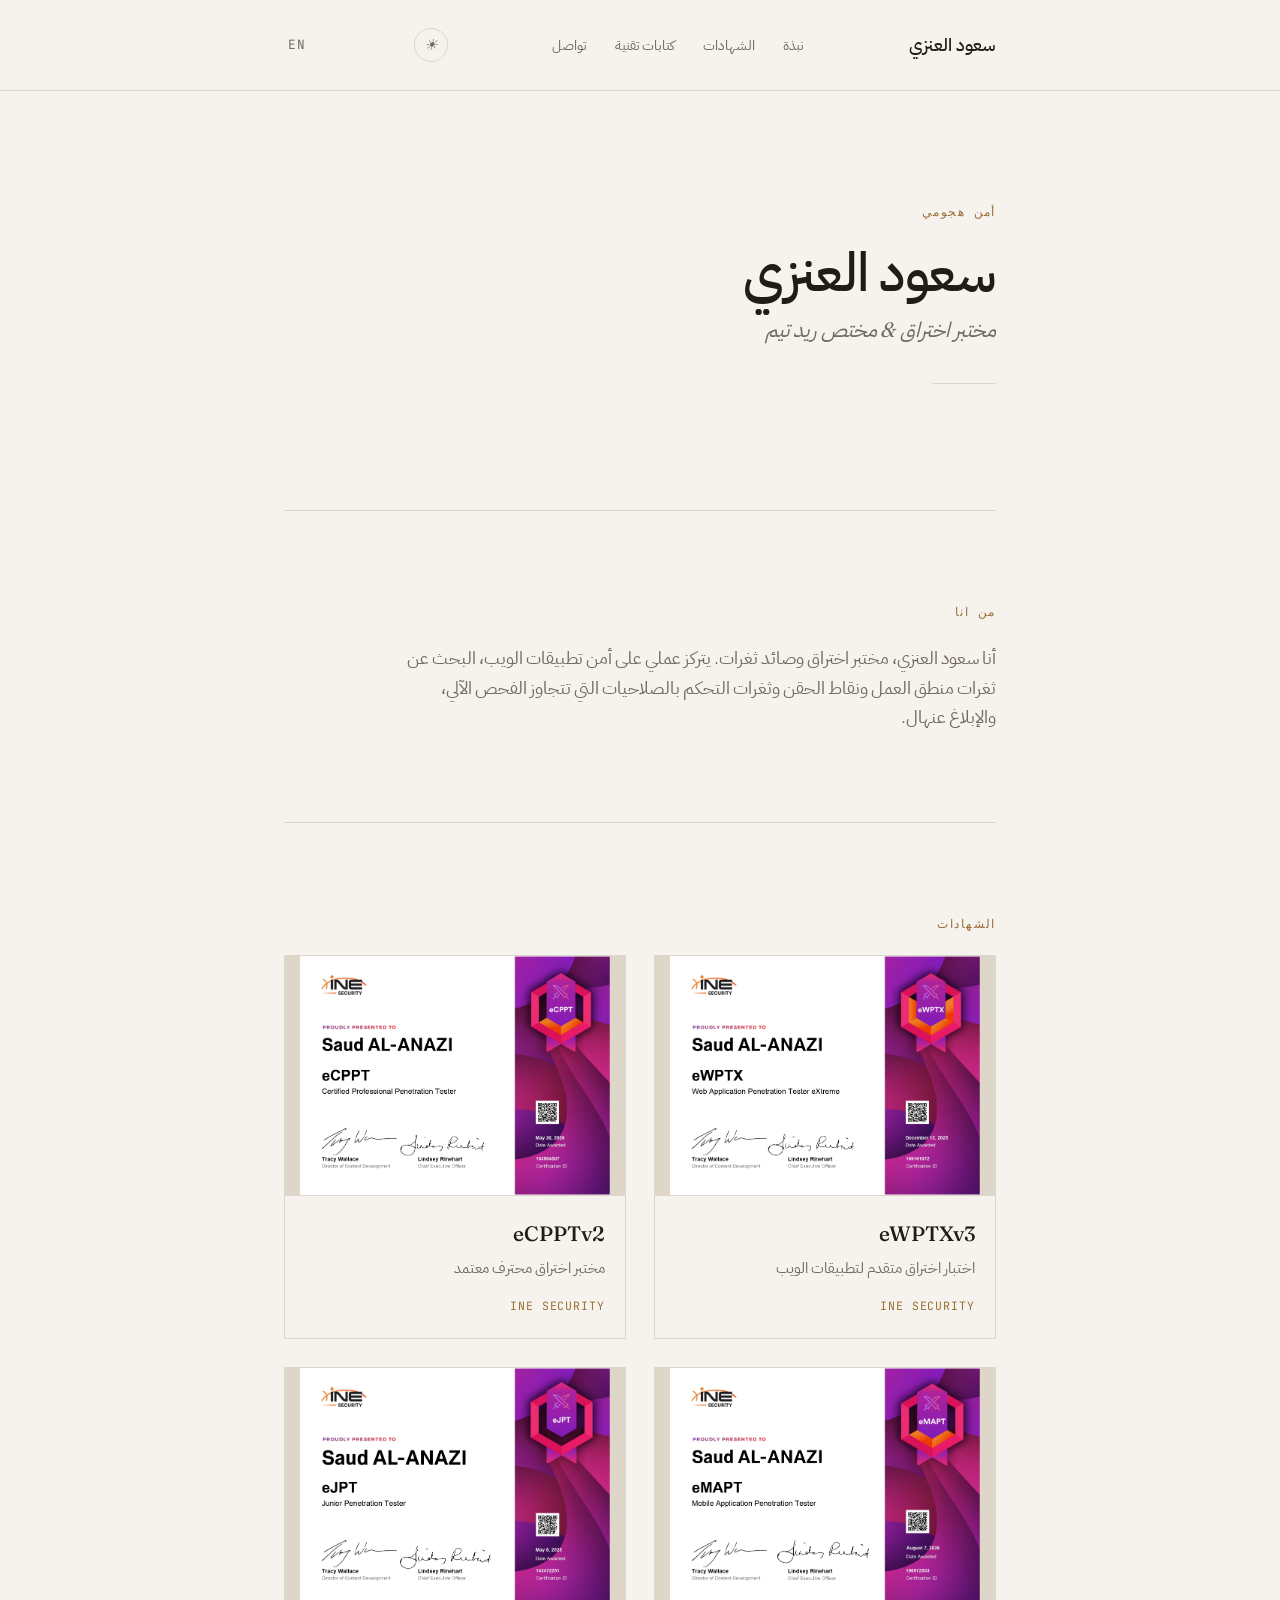
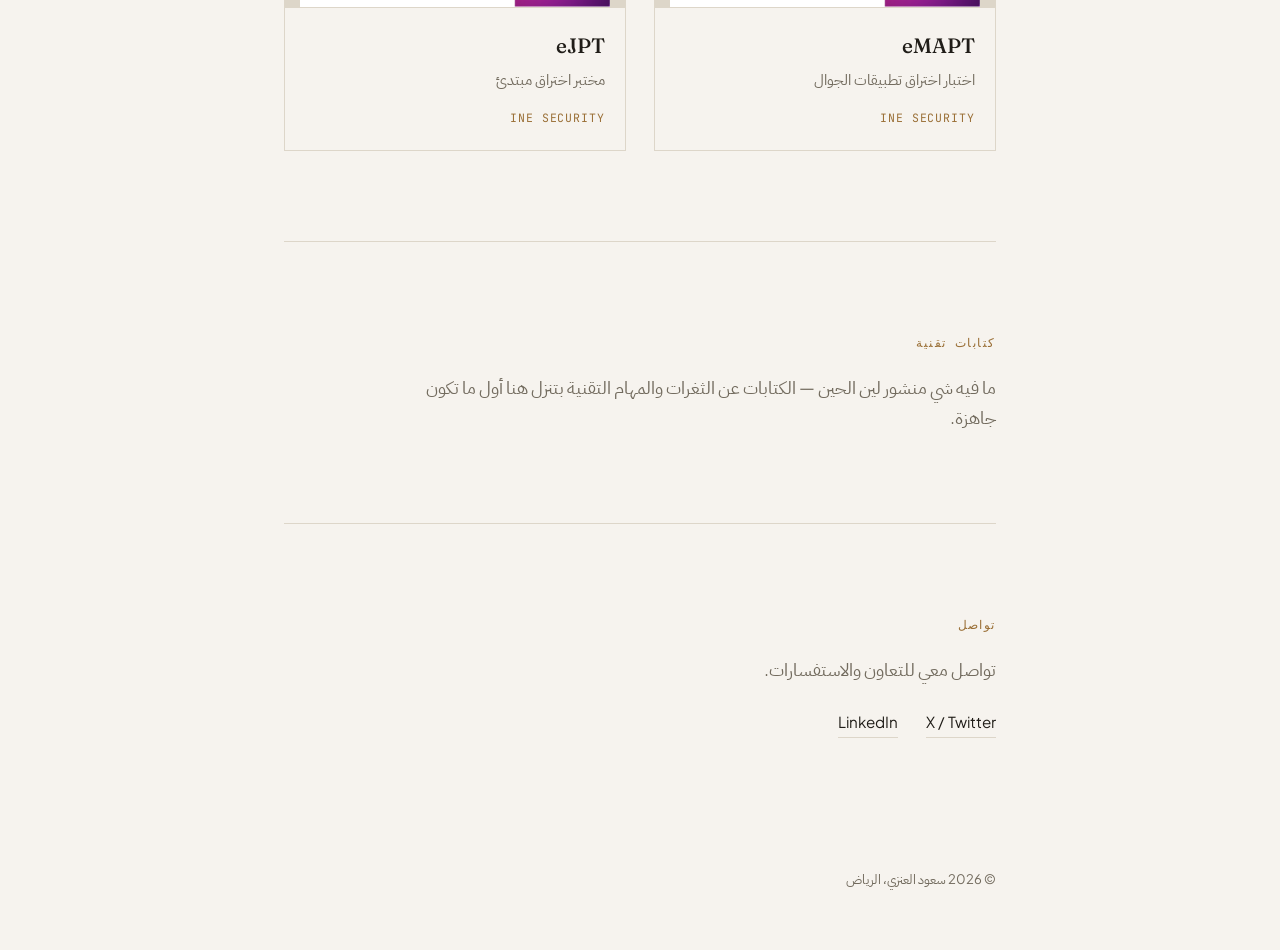
==== ar.html @ 26b323bd "Add initial Arabic HTML structure for personal site This file contains the complete HTML structure f" ====
<!DOCTYPE html>
<html lang="ar" dir="rtl">
<head>
    <meta charset="UTF-8">
    <meta name="viewport" content="width=device-width, initial-scale=1.0">
    <title>سعود العنزي</title>
    <link rel="preconnect" href="https://fonts.googleapis.com">
    <link rel="preconnect" href="https://fonts.gstatic.com" crossorigin>
    <link href="https://fonts.googleapis.com/css2?family=Fraunces:opsz,wght@9..144,300;9..144,400;9..144,500;9..144,600&family=Plus+Jakarta+Sans:wght@400;500;600&family=JetBrains+Mono:wght@400;500&family=IBM+Plex+Sans+Arabic:wght@400;500;600&display=swap" rel="stylesheet">
    <link rel="stylesheet" href="style.css">
    <script>
        (function () {
            var stored = localStorage.getItem('theme');
            var prefersLight = window.matchMedia && window.matchMedia('(prefers-color-scheme: light)').matches;
            if (stored === 'light' || (!stored && prefersLight)) {
                document.documentElement.setAttribute('data-theme', 'light');
            }
        })();
    </script>
</head>
<body>

    <!-- Navbar -->
    <header class="navbar">
        <div class="navbar-inner">
            <a href="#top" class="brand">سعود العنزي</a>
            <nav class="nav-links">
                <a href="#whoami">نبذة</a>
                <a href="#certs">الشهادات</a>
                <a href="#writeups">كتابات تقنية</a>
                <a href="#connect">تواصل</a>
            </nav>
            <button class="theme-toggle" id="themeToggle" aria-label="تبديل الوضع الفاتح والداكن">
                <i class="icon-moon">&#9789;</i>
                <i class="icon-sun">&#9728;</i>
            </button>
            <a href="index.html" class="lang-switch">EN</a>
        </div>
    </header>

    <!-- Hero -->
    <section class="hero" id="top">
        <div class="hero-content">
            <p class="kicker">أمن هجومي</p>
            <h1 class="hero-title">سعود العنزي</h1>
            <p class="hero-role">مختبر اختراق & مختص ريد تيم</p>
            <hr class="rule">
        </div>
    </section>

    <div class="container">

        <!-- 1) About / whoami -->
        <section class="section" id="whoami">
            <p class="kicker">من انا</p>
            <p class="about-text">أنا سعود العنزي، مختبر اختراق وصائد ثغرات. يتركز عملي على أمن تطبيقات الويب، البحث عن ثغرات منطق العمل ونقاط الحقن وثغرات التحكم بالصلاحيات التي تتجاوز الفحص الآلي، والإبلاغ عنهال.</p>
        </section>

        <!-- 2) Certifications -->
        <section class="section" id="certs">
            <p class="kicker">الشهادات</p>
            <div class="cert-grid">
                <a href="Cert/eWPTXv3.pdf" target="_blank" class="cert-card">
                    <div class="cert-image">
                        <img src="Cert/eWPTXv3_page-0001.jpg" alt="شهادة eWPTXv3">
                    </div>
                    <div class="cert-card-text">
                        <h3>eWPTXv3</h3>
                        <p>اختبار اختراق متقدم لتطبيقات الويب</p>
                        <span class="cert-issuer">INE Security</span>
                    </div>
                </a>
                <a href="Cert/eCPPT.pdf" target="_blank" class="cert-card">
                    <div class="cert-image">
                        <img src="Cert/eCPPT_page-0001.jpg" alt="شهادة eCPPT">
                    </div>
                    <div class="cert-card-text">
                        <h3>eCPPTv2</h3>
                        <p>مختبر اختراق محترف معتمد</p>
                        <span class="cert-issuer">INE Security</span>
                    </div>
                </a>
                <a href="Cert/eMAPT.pdf" target="_blank" class="cert-card">
                    <div class="cert-image">
                        <img src="Cert/eMAPT_page-0001.jpg" alt="شهادة eMAPT">
                    </div>
                    <div class="cert-card-text">
                        <h3>eMAPT</h3>
                        <p>اختبار اختراق تطبيقات الجوال</p>
                        <span class="cert-issuer">INE Security</span>
                    </div>
                </a>
                <a href="Cert/eJPT.pdf" target="_blank" class="cert-card">
                    <div class="cert-image">
                        <img src="Cert/eJPT_page-0001.jpg" alt="شهادة eJPT">
                    </div>
                    <div class="cert-card-text">
                        <h3>eJPT</h3>
                        <p>مختبر اختراق مبتدئ</p>
                        <span class="cert-issuer">INE Security</span>
                    </div>
                </a>
            </div>
        </section>

        <!-- 3) Write-ups -->
        <section class="section" id="writeups">
            <p class="kicker">كتابات تقنية</p>
            <p class="about-text">ما فيه شي منشور لين الحين — الكتابات عن الثغرات والمهام التقنية بتنزل هنا أول ما تكون جاهزة.</p>
        </section>

        <!-- 4) Connect -->
        <section class="section connect" id="connect">
            <p class="kicker">تواصل</p>
            <p class="about-text">تواصل معي للتعاون والاستفسارات.</p>
            <div class="connect-links">
                <a href="https://twitter.com/reouii" target="_blank">X / Twitter</a>
                <a href="https://linkedin.com/in/0xSaud" target="_blank">LinkedIn</a>
            </div>
        </section>

        <footer>
            <p class="copy">&copy; 2026 سعود العنزي، الرياض</p>
        </footer>
    </div>
    <script src="script.js"></script>
</body>
</html>
---- style.css ----
:root {
    --bg: #121110;
    --text: #ece8e2;
    --text-muted: #8f897d;
    --accent: #b8905a;
    --border: #29271f;
    --font-display: 'Fraunces', 'IBM Plex Sans Arabic', Georgia, serif;
    --font-body: 'Plus Jakarta Sans', 'IBM Plex Sans Arabic', system-ui, -apple-system, sans-serif;
    --font-mono: 'JetBrains Mono', 'Courier New', monospace;
}

:root[data-theme="light"] {
    --bg: #f6f3ee;
    --text: #201d18;
    --text-muted: #726b5e;
    --accent: #9a6f36;
    --border: #ddd6c9;
}

body {
    transition: background-color 0.25s ease, color 0.25s ease;
}

* {
    margin: 0;
    padding: 0;
    box-sizing: border-box;
}

html {
    scroll-behavior: smooth;
}

body {
    background-color: var(--bg);
    color: var(--text);
    font-family: var(--font-body);
    font-size: 16px;
    line-height: 1.7;
}

.container {
    max-width: 760px;
    width: 100%;
    margin: 0 auto;
    padding: 0 24px;
}

/* Navbar */
.navbar {
    border-bottom: 1px solid var(--border);
}

.navbar-inner {
    max-width: 760px;
    margin: 0 auto;
    padding: 28px 24px;
    display: flex;
    align-items: center;
    justify-content: space-between;
    gap: 20px;
}

.brand {
    font-family: var(--font-display);
    font-size: 1.15rem;
    font-weight: 500;
    color: var(--text);
    text-decoration: none;
}

.nav-links {
    display: flex;
    align-items: center;
    gap: 28px;
}

.nav-links a {
    color: var(--text-muted);
    text-decoration: none;
    font-size: 0.88rem;
    transition: color 0.2s ease;
}

.nav-links a:hover {
    color: var(--accent);
}

.theme-toggle {
    display: inline-flex;
    align-items: center;
    justify-content: center;
    width: 34px;
    height: 34px;
    border-radius: 50%;
    border: 1px solid var(--border);
    background: transparent;
    color: var(--text-muted);
    cursor: pointer;
    font-size: 0.95rem;
    transition: color 0.2s ease, border-color 0.2s ease;
}

.theme-toggle:hover {
    color: var(--accent);
    border-color: var(--accent);
}

.theme-toggle .icon-moon { display: inline; }
.theme-toggle .icon-sun { display: none; }

:root[data-theme="light"] .theme-toggle .icon-moon { display: none; }
:root[data-theme="light"] .theme-toggle .icon-sun { display: inline; }

.lang-switch {
    display: inline-flex;
    align-items: center;
    justify-content: center;
    height: 34px;
    padding: 0 4px;
    color: var(--text-muted);
    text-decoration: none;
    font-family: var(--font-mono);
    font-size: 0.8rem;
    letter-spacing: 0.05em;
    transition: color 0.2s ease;
}

.lang-switch:hover {
    color: var(--accent);
}

@media (max-width: 640px) {
    .navbar-inner {
        flex-wrap: wrap;
        padding: 20px 20px;
        gap: 12px 16px;
    }

    .brand {
        font-size: 1.05rem;
    }

    .nav-links {
        order: 3;
        flex-basis: 100%;
        gap: 20px;
        overflow-x: auto;
        -webkit-overflow-scrolling: touch;
        scrollbar-width: none;
    }

    .nav-links::-webkit-scrollbar {
        display: none;
    }

    .nav-links a {
        white-space: nowrap;
    }
}

/* Kicker label */
.kicker {
    font-family: var(--font-mono);
    font-size: 0.78rem;
    letter-spacing: 0.12em;
    text-transform: uppercase;
    color: var(--accent);
    margin-bottom: 20px;
}

/* Hero */
.hero {
    max-width: 760px;
    margin: 0 auto;
    padding: 110px 24px 90px;
}

.hero-title {
    font-family: var(--font-display);
    font-weight: 500;
    font-size: 3.4rem;
    letter-spacing: -0.01em;
    line-height: 1.1;
    color: var(--text);
    margin-bottom: 10px;
}

.hero-role {
    font-family: var(--font-display);
    font-style: italic;
    font-weight: 400;
    font-size: 1.3rem;
    color: var(--text-muted);
    margin-bottom: 36px;
}

.rule {
    border: none;
    border-top: 1px solid var(--border);
    margin-bottom: 36px;
    width: 64px;
}

.hero-desc {
    max-width: 540px;
    font-size: 1.05rem;
    color: var(--text-muted);
}

@media (max-width: 600px) {
    .hero {
        padding: 70px 24px 60px;
    }

    .hero-title {
        font-size: 2.3rem;
    }

    .hero-role {
        font-size: 1.05rem;
    }

    .nav-links {
        gap: 18px;
    }
}

/* Sections */
.section {
    padding: 90px 0;
    border-top: 1px solid var(--border);
}

.about-text {
    max-width: 600px;
    font-size: 1.1rem;
    color: var(--text-muted);
}

/* Certifications grid */
.cert-grid {
    display: grid;
    grid-template-columns: repeat(auto-fit, minmax(240px, 1fr));
    gap: 28px;
    margin-top: 8px;
}

.cert-card {
    display: flex;
    flex-direction: column;
    border: 1px solid var(--border);
    text-decoration: none;
    transition: border-color 0.2s ease, opacity 0.2s ease;
}

.cert-card:hover {
    border-color: var(--accent);
    opacity: 0.9;
}

.cert-image {
    width: 100%;
    aspect-ratio: 1.414 / 1;
    overflow: hidden;
    background: var(--border);
    border-bottom: 1px solid var(--border);
}

.cert-image img {
    width: 100%;
    height: 100%;
    object-fit: contain;
}

.cert-card-text {
    padding: 20px;
}

.cert-card-text h3 {
    font-family: var(--font-display);
    font-weight: 500;
    font-size: 1.3rem;
    color: var(--text);
    margin-bottom: 4px;
}

.cert-card-text p {
    font-size: 0.92rem;
    color: var(--text-muted);
    margin-bottom: 10px;
}

.cert-issuer {
    font-family: var(--font-mono);
    font-size: 0.72rem;
    letter-spacing: 0.08em;
    text-transform: uppercase;
    color: var(--accent);
}

@media (max-width: 600px) {
    .section {
        padding: 60px 0;
    }

    .cert-grid {
        grid-template-columns: 1fr;
        gap: 20px;
    }

    .cert-card-text h3 {
        font-size: 1.1rem;
    }
}

/* Connect */
.connect-links {
    display: flex;
    gap: 28px;
    margin-top: 24px;
}

.connect-links a {
    color: var(--text);
    text-decoration: none;
    font-size: 0.95rem;
    border-bottom: 1px solid var(--border);
    padding-bottom: 2px;
    transition: color 0.2s ease, border-color 0.2s ease;
}

.connect-links a:hover {
    color: var(--accent);
    border-color: var(--accent);
}

/* Footer */
footer {
    padding: 40px 0 60px;
}

.copy {
    font-size: 0.82rem;
    color: var(--text-muted);
}
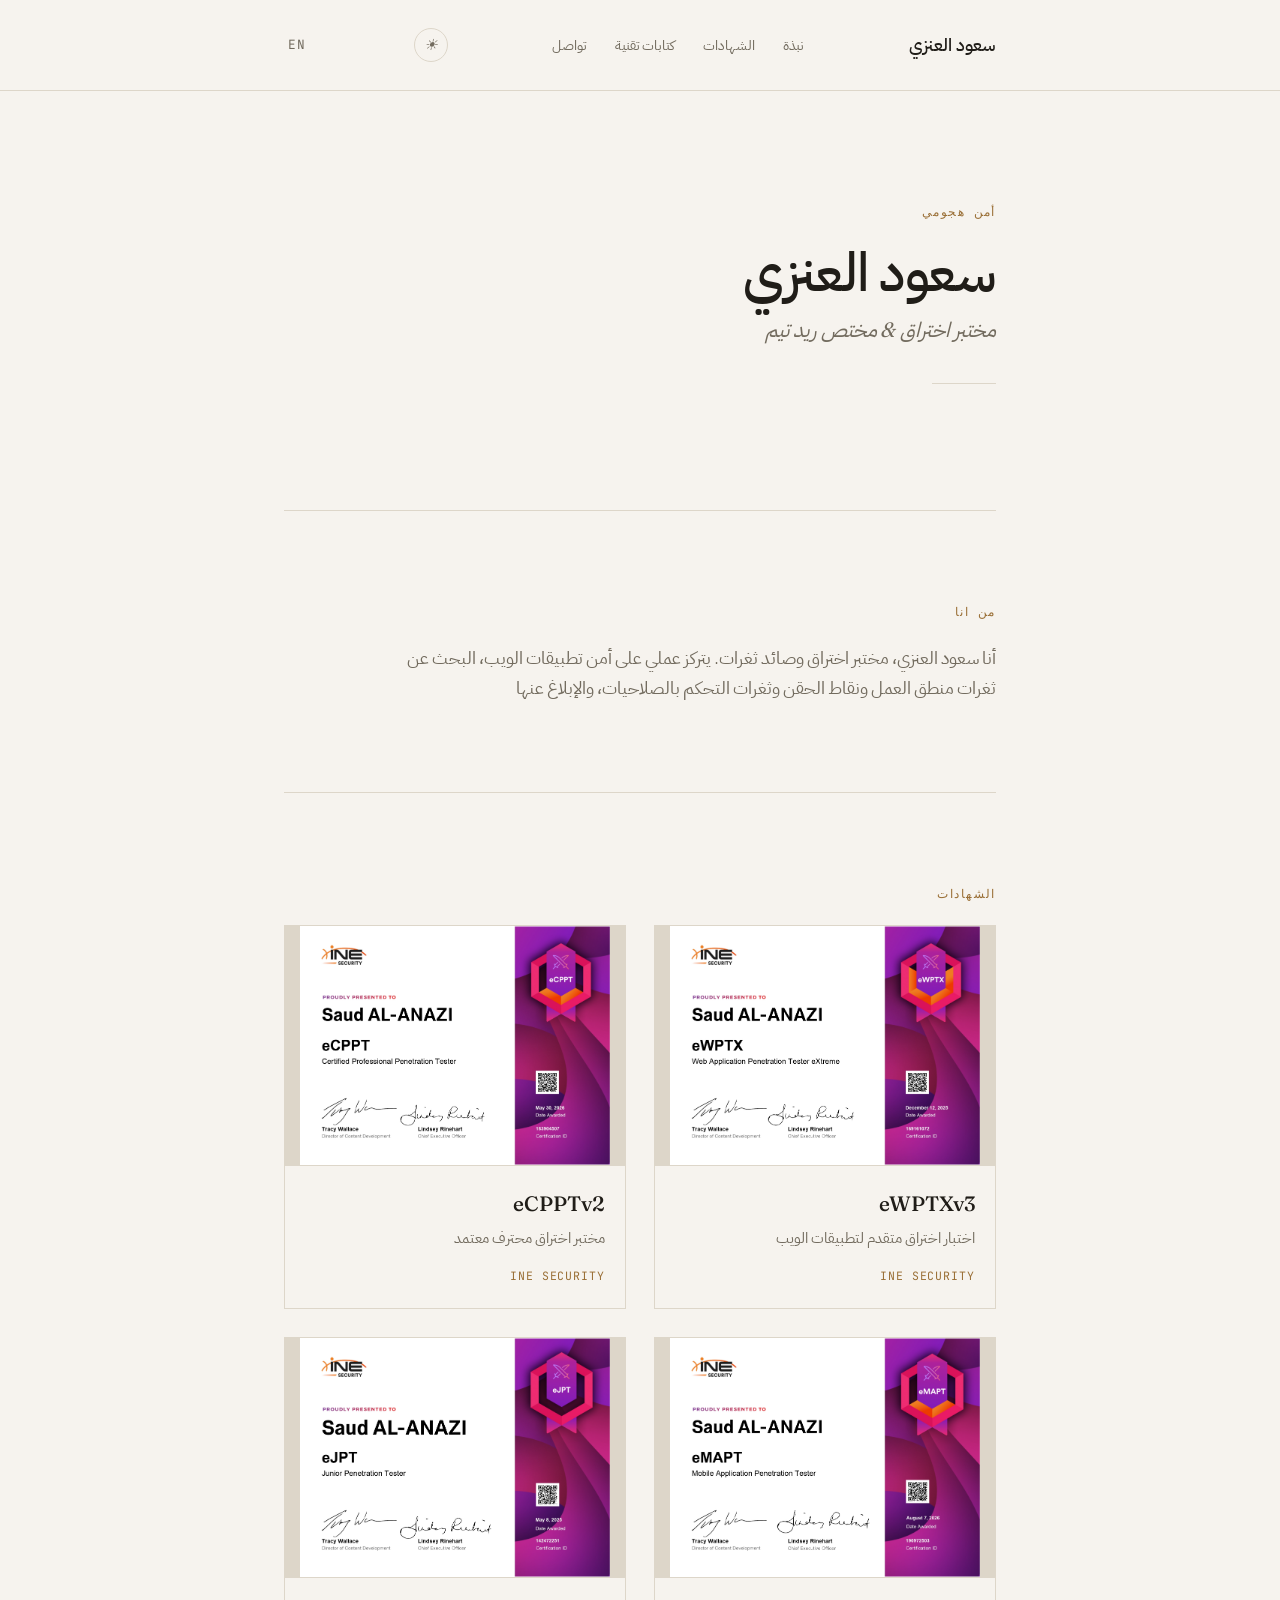
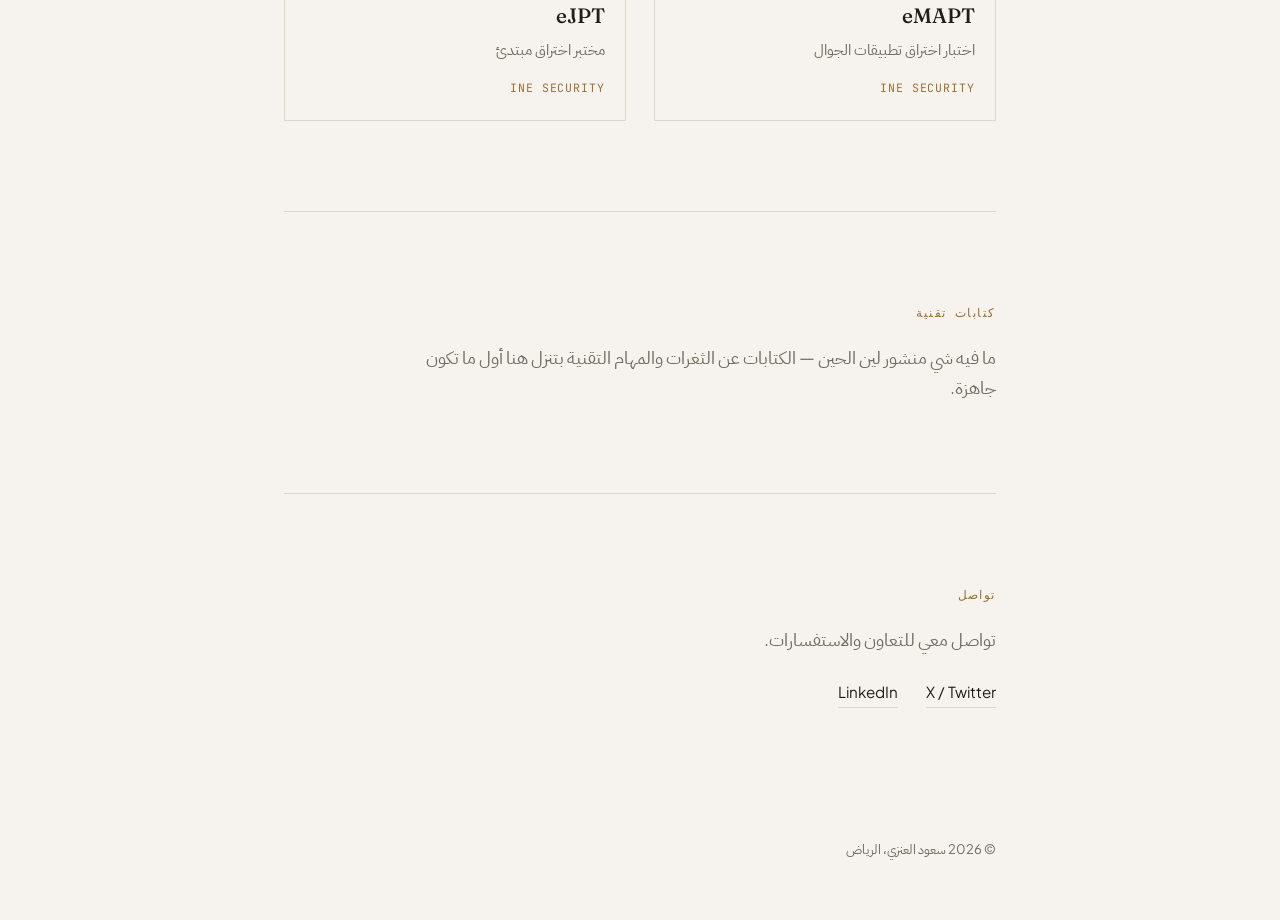
==== commit ce410bd0: "Update ar.html" ====
--- a/ar.html
+++ b/ar.html
@@ -53,7 +53,7 @@
         <!-- 1) About / whoami -->
         <section class="section" id="whoami">
             <p class="kicker">من انا</p>
-            <p class="about-text">أنا سعود العنزي، مختبر اختراق وصائد ثغرات. يتركز عملي على أمن تطبيقات الويب، البحث عن ثغرات منطق العمل ونقاط الحقن وثغرات التحكم بالصلاحيات التي تتجاوز الفحص الآلي، والإبلاغ عنهال.</p>
+            <p class="about-text">أنا سعود العنزي، مختبر اختراق وصائد ثغرات. يتركز عملي على أمن تطبيقات الويب، البحث عن ثغرات منطق العمل ونقاط الحقن وثغرات التحكم بالصلاحيات، والإبلاغ عنها</p>
         </section>
 
         <!-- 2) Certifications -->
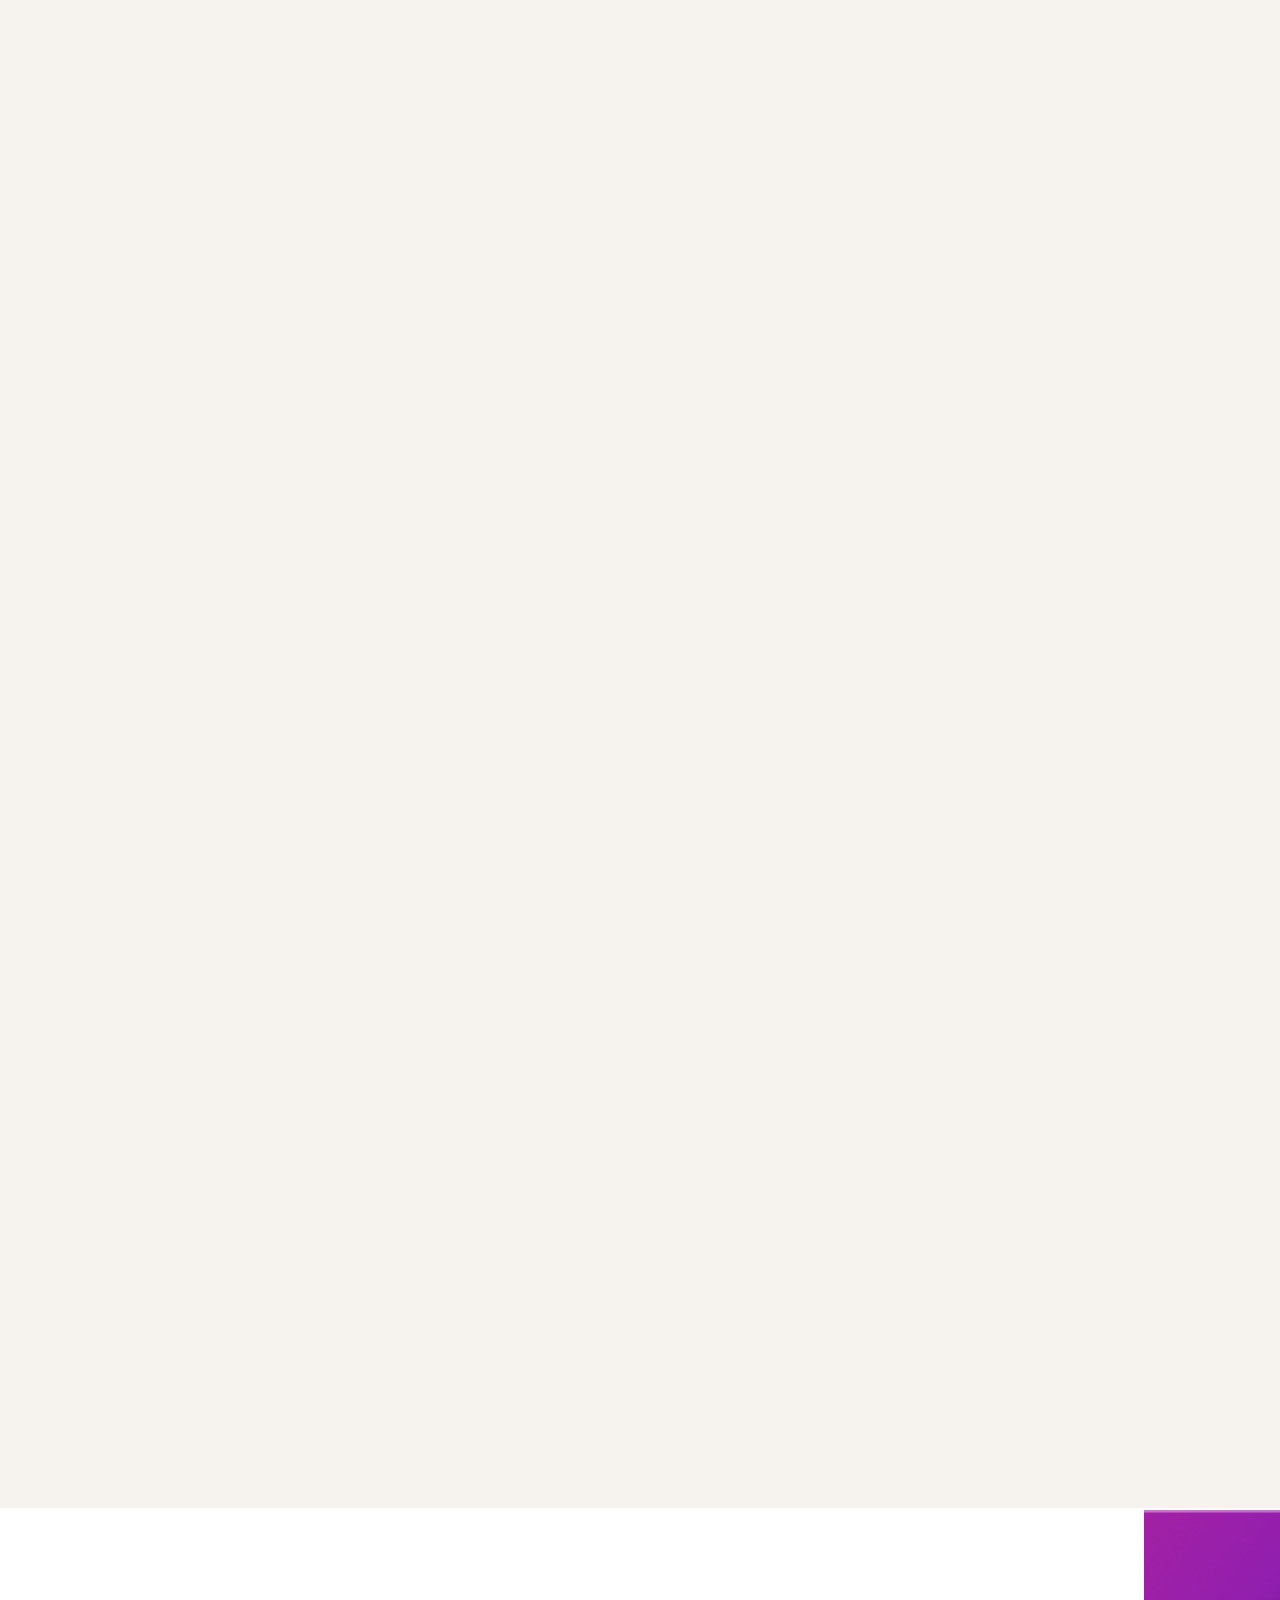
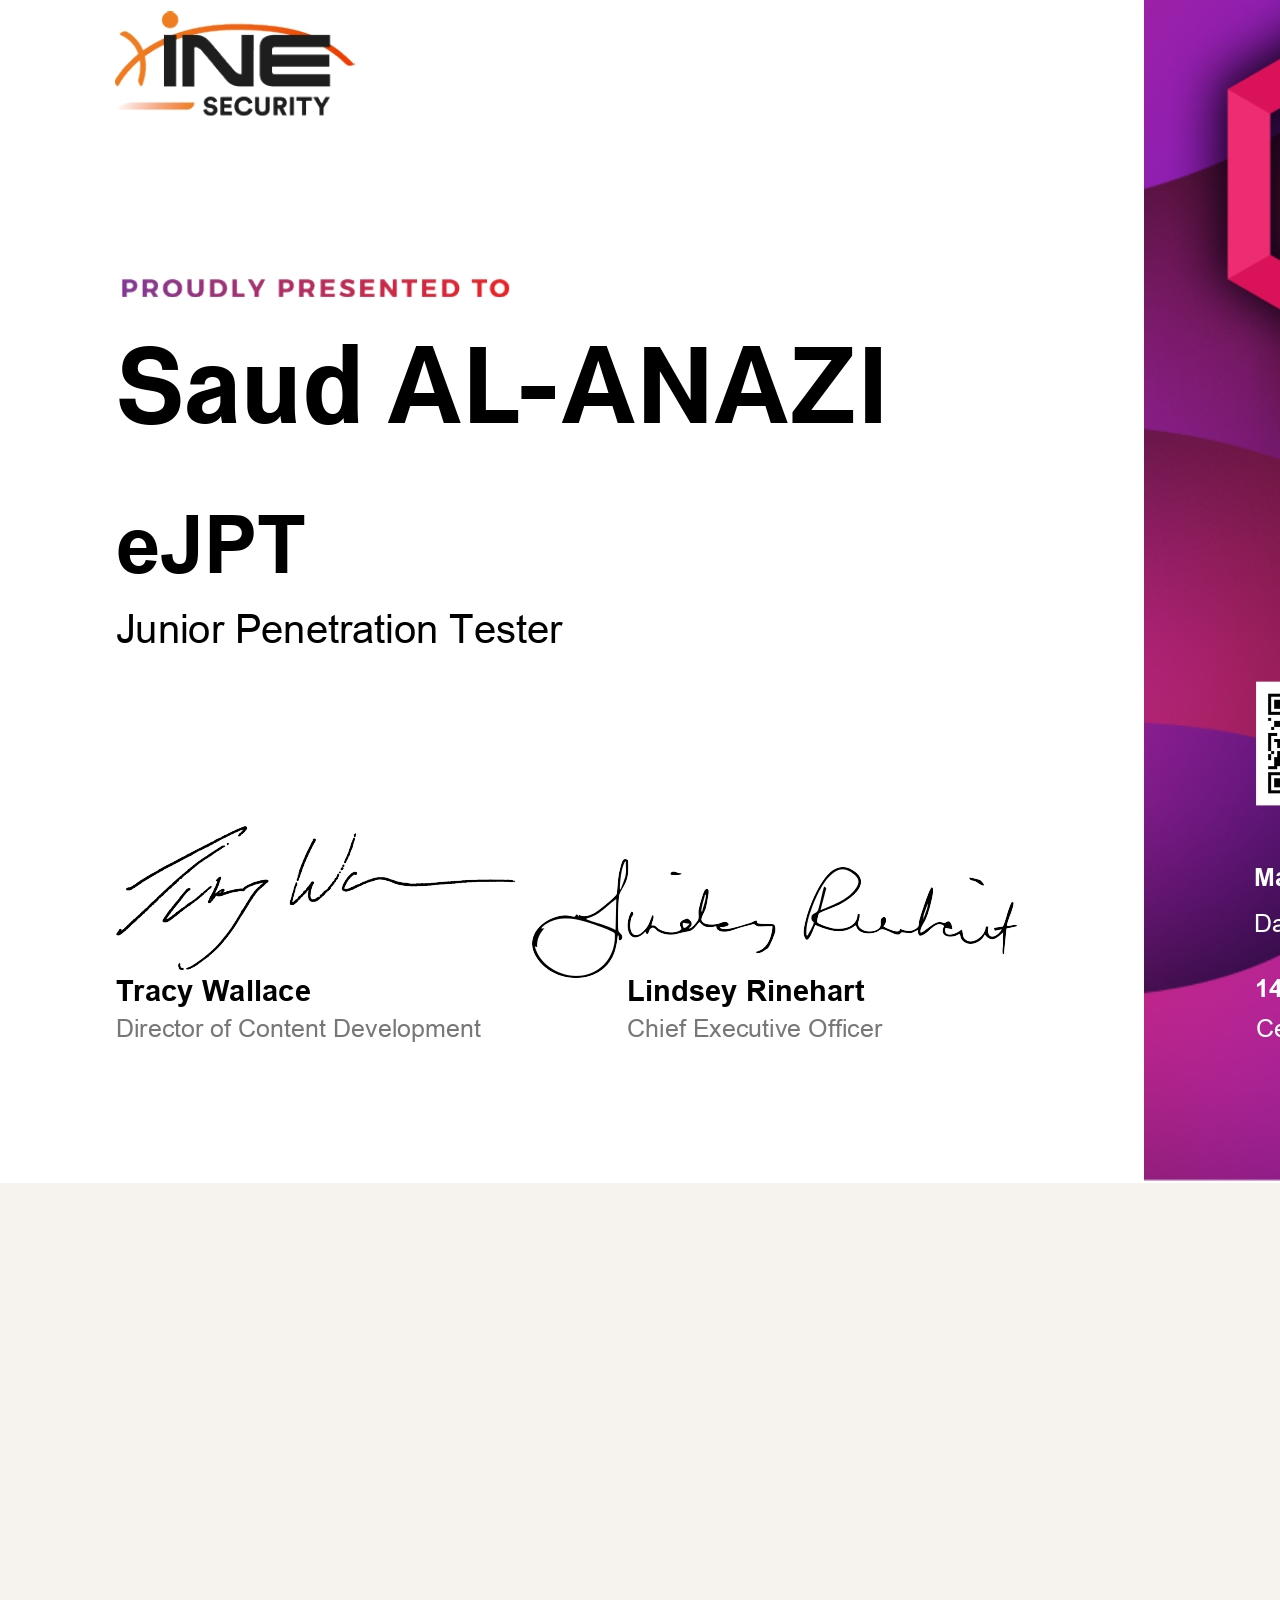
==== commit 96593db4: "Mirror the rebuilt structure into the Arabic page Brings ar.html in line with index.html and fixes t" ====
--- a/ar.html
+++ b/ar.html
@@ -1,128 +1,248 @@
 <!DOCTYPE html>
 <html lang="ar" dir="rtl">
 <head>
-    <meta charset="UTF-8">
-    <meta name="viewport" content="width=device-width, initial-scale=1.0">
-    <title>سعود العنزي</title>
-    <link rel="preconnect" href="https://fonts.googleapis.com">
-    <link rel="preconnect" href="https://fonts.gstatic.com" crossorigin>
-    <link href="https://fonts.googleapis.com/css2?family=Fraunces:opsz,wght@9..144,300;9..144,400;9..144,500;9..144,600&family=Plus+Jakarta+Sans:wght@400;500;600&family=JetBrains+Mono:wght@400;500&family=IBM+Plex+Sans+Arabic:wght@400;500;600&display=swap" rel="stylesheet">
-    <link rel="stylesheet" href="style.css">
-    <script>
-        (function () {
+<meta charset="UTF-8">
+<meta name="viewport" content="width=device-width, initial-scale=1">
+
+<title>سعود العنزي — مختبر اختراق ومختص ريد تيم</title>
+<meta name="description" content="سعود العنزي، مختبر اختراق وصائد ثغرات متخصص في أمن تطبيقات الويب: ثغرات منطق العمل ونقاط الحقن وثغرات التحكم بالصلاحيات.">
+<meta name="author" content="سعود العنزي">
+
+<link rel="canonical" href="https://0xsaud.github.io/ar.html">
+<link rel="alternate" hreflang="ar" href="https://0xsaud.github.io/ar.html">
+<link rel="alternate" hreflang="en" href="https://0xsaud.github.io/">
+<link rel="alternate" hreflang="x-default" href="https://0xsaud.github.io/">
+
+<meta property="og:type" content="profile">
+<meta property="og:locale" content="ar_SA">
+<meta property="og:locale:alternate" content="en_US">
+<meta property="og:site_name" content="سعود العنزي">
+<meta property="og:title" content="سعود العنزي — مختبر اختراق ومختص ريد تيم">
+<meta property="og:description" content="مختبر اختراق وصائد ثغرات متخصص في أمن تطبيقات الويب.">
+<meta property="og:url" content="https://0xsaud.github.io/ar.html">
+<meta name="twitter:card" content="summary">
+<meta name="twitter:creator" content="@reouii">
+
+<meta name="theme-color" content="#111010" media="(prefers-color-scheme: dark)">
+<meta name="theme-color" content="#f7f4ef" media="(prefers-color-scheme: light)">
+<link rel="icon" href="favicon.svg" type="image/svg+xml">
+
+<link rel="preconnect" href="https://fonts.googleapis.com">
+<link rel="preconnect" href="https://fonts.gstatic.com" crossorigin>
+<link rel="stylesheet" href="https://fonts.googleapis.com/css2?family=IBM+Plex+Sans+Arabic:wght@400;500;600&family=JetBrains+Mono:wght@400;500&display=swap">
+<link rel="stylesheet" href="style.css">
+
+<script>
+    /* Applied before first paint so the theme never flashes. */
+    (function () {
+        var el = document.documentElement;
+        try {
             var stored = localStorage.getItem('theme');
-            var prefersLight = window.matchMedia && window.matchMedia('(prefers-color-scheme: light)').matches;
-            if (stored === 'light' || (!stored && prefersLight)) {
-                document.documentElement.setAttribute('data-theme', 'light');
-            }
-        })();
-    </script>
+            var light = stored ? stored === 'light'
+                : window.matchMedia('(prefers-color-scheme: light)').matches;
+            if (light) el.setAttribute('data-theme', 'light');
+        } catch (err) { /* storage unavailable — fall back to dark */ }
+    })();
+</script>
 </head>
+
 <body>
-
-    <!-- Navbar -->
-    <header class="navbar">
-        <div class="navbar-inner">
-            <a href="#top" class="brand">سعود العنزي</a>
-            <nav class="nav-links">
-                <a href="#whoami">نبذة</a>
-                <a href="#certs">الشهادات</a>
-                <a href="#writeups">كتابات تقنية</a>
-                <a href="#connect">تواصل</a>
-            </nav>
-            <button class="theme-toggle" id="themeToggle" aria-label="تبديل الوضع الفاتح والداكن">
-                <i class="icon-moon">&#9789;</i>
-                <i class="icon-sun">&#9728;</i>
+<a class="skip-link" href="#main">تخطَّ إلى المحتوى</a>
+
+<header class="site-header">
+    <div class="wrap header-inner">
+        <a class="brand" href="#top">سعود العنزي</a>
+
+        <nav class="nav" aria-label="أقسام الصفحة">
+            <ul>
+                <li><a href="#about">نبذة</a></li>
+                <li><a href="#certifications">الشهادات</a></li>
+                <li><a href="#writeups">كتابات تقنية</a></li>
+                <li><a href="#contact">تواصل</a></li>
+            </ul>
+        </nav>
+
+        <div class="header-actions">
+            <button class="icon-btn" id="theme-toggle" type="button"
+                    aria-pressed="false" title="تبديل الوضع الفاتح والداكن">
+                <span class="visually-hidden">تبديل الوضع الفاتح والداكن</span>
+                <svg class="icon-moon" viewBox="0 0 24 24" fill="none" stroke="currentColor"
+                     stroke-width="1.6" stroke-linecap="round" stroke-linejoin="round" aria-hidden="true">
+                    <path d="M21 12.8A9 9 0 1 1 11.2 3a7 7 0 0 0 9.8 9.8Z"></path>
+                </svg>
+                <svg class="icon-sun" viewBox="0 0 24 24" fill="none" stroke="currentColor"
+                     stroke-width="1.6" stroke-linecap="round" stroke-linejoin="round" aria-hidden="true">
+                    <circle cx="12" cy="12" r="4"></circle>
+                    <path d="M12 2v2m0 16v2M4.9 4.9l1.4 1.4m11.4 11.4 1.4 1.4M2 12h2m16 0h2M4.9 19.1l1.4-1.4M17.7 6.3l1.4-1.4"></path>
+                </svg>
             </button>
-            <a href="index.html" class="lang-switch">EN</a>
+            <a class="lang-switch" href="index.html" lang="en" hreflang="en" title="English version">EN</a>
         </div>
-    </header>
-
-    <!-- Hero -->
+    </div>
+</header>
+
+<main id="main">
+
     <section class="hero" id="top">
-        <div class="hero-content">
-            <p class="kicker">أمن هجومي</p>
-            <h1 class="hero-title">سعود العنزي</h1>
-            <p class="hero-role">مختبر اختراق & مختص ريد تيم</p>
-            <hr class="rule">
+        <div class="wrap">
+            <p class="kicker" data-reveal>أمن هجومي</p>
+            <h1 class="hero-title" data-reveal>سعود العنزي</h1>
+            <p class="hero-role" data-reveal>مختبر اختراق ومختص ريد تيم</p>
+            <hr class="rule" data-reveal>
+            <p class="hero-desc" data-reveal>
+                أساعد المؤسسات على اكتشاف الثغرات الأمنية ومعالجتها قبل أن يستغلها المهاجمون،
+                من خلال اختبارات الاختراق وعمليات الفريق الأحمر.
+            </p>
+            <div class="hero-cta" data-reveal>
+                <a class="btn btn-primary" href="#certifications">استعراض الشهادات</a>
+                <a class="btn btn-ghost" href="#contact">تواصل معي</a>
+            </div>
         </div>
     </section>
 
-    <div class="container">
-
-        <!-- 1) About / whoami -->
-        <section class="section" id="whoami">
-            <p class="kicker">من انا</p>
-            <p class="about-text">أنا سعود العنزي، مختبر اختراق وصائد ثغرات. يتركز عملي على أمن تطبيقات الويب، البحث عن ثغرات منطق العمل ونقاط الحقن وثغرات التحكم بالصلاحيات، والإبلاغ عنها</p>
-        </section>
-
-        <!-- 2) Certifications -->
-        <section class="section" id="certs">
-            <p class="kicker">الشهادات</p>
-            <div class="cert-grid">
-                <a href="Cert/eWPTXv3.pdf" target="_blank" class="cert-card">
-                    <div class="cert-image">
-                        <img src="Cert/eWPTXv3_page-0001.jpg" alt="شهادة eWPTXv3">
-                    </div>
-                    <div class="cert-card-text">
-                        <h3>eWPTXv3</h3>
-                        <p>اختبار اختراق متقدم لتطبيقات الويب</p>
-                        <span class="cert-issuer">INE Security</span>
-                    </div>
+    <div class="wrap">
+
+        <section class="section" id="about" aria-labelledby="about-title">
+            <div class="section-head" data-reveal>
+                <p class="kicker">من أنا</p>
+                <h2 id="about-title">نبذة</h2>
+            </div>
+            <p class="lead" data-reveal>
+                أنا سعود العنزي، مختبر اختراق وصائد ثغرات. يتركز عملي على أمن تطبيقات الويب:
+                البحث عن ثغرات منطق العمل ونقاط الحقن وثغرات التحكم بالصلاحيات التي تفوتها
+                أدوات الفحص الآلي، ثم الإبلاغ عنها عبر الإفصاح المسؤول.
+            </p>
+        </section>
+
+        <section class="section" id="certifications" aria-labelledby="certs-title">
+            <div class="section-head" data-reveal>
+                <p class="kicker">الاعتمادات</p>
+                <h2 id="certs-title">الشهادات</h2>
+            </div>
+
+            <ul class="cert-grid">
+                <li data-reveal>
+                    <a class="cert-card" href="Cert/eWPTXv3_page-0001.jpg" data-lightbox="eWPTXv3">
+                        <div class="cert-thumb">
+                            <img src="Cert/eWPTXv3_page-0001.jpg" width="1650" height="1275"
+                                 loading="lazy" decoding="async"
+                                 alt="شهادة eWPTXv3 الصادرة لسعود العنزي من INE Security">
+                        </div>
+                        <div class="cert-body">
+                            <h3>eWPTXv3</h3>
+                            <p>اختبار اختراق متقدم لتطبيقات الويب</p>
+                            <span class="tag">INE Security</span>
+                        </div>
+                    </a>
+                </li>
+                <li data-reveal>
+                    <a class="cert-card" href="Cert/eCPPT_page-0001.jpg" data-lightbox="eCPPTv2">
+                        <div class="cert-thumb">
+                            <img src="Cert/eCPPT_page-0001.jpg" width="1650" height="1275"
+                                 loading="lazy" decoding="async"
+                                 alt="شهادة eCPPTv2 الصادرة لسعود العنزي من INE Security">
+                        </div>
+                        <div class="cert-body">
+                            <h3>eCPPTv2</h3>
+                            <p>مختبر اختراق محترف معتمد</p>
+                            <span class="tag">INE Security</span>
+                        </div>
+                    </a>
+                </li>
+                <li data-reveal>
+                    <a class="cert-card" href="Cert/eMAPT_page-0001.jpg" data-lightbox="eMAPT">
+                        <div class="cert-thumb">
+                            <img src="Cert/eMAPT_page-0001.jpg" width="1650" height="1275"
+                                 loading="lazy" decoding="async"
+                                 alt="شهادة eMAPT الصادرة لسعود العنزي من INE Security">
+                        </div>
+                        <div class="cert-body">
+                            <h3>eMAPT</h3>
+                            <p>اختبار اختراق تطبيقات الجوال</p>
+                            <span class="tag">INE Security</span>
+                        </div>
+                    </a>
+                </li>
+                <li data-reveal>
+                    <a class="cert-card" href="Cert/eJPT_page-0001.jpg" data-lightbox="eJPTv2">
+                        <div class="cert-thumb">
+                            <img src="Cert/eJPT_page-0001.jpg" width="1650" height="1275"
+                                 loading="lazy" decoding="async"
+                                 alt="شهادة eJPTv2 الصادرة لسعود العنزي من INE Security">
+                        </div>
+                        <div class="cert-body">
+                            <h3>eJPTv2</h3>
+                            <p>مختبر اختراق مبتدئ</p>
+                            <span class="tag">INE Security</span>
+                        </div>
+                    </a>
+                </li>
+            </ul>
+        </section>
+
+        <section class="section" id="writeups" aria-labelledby="writeups-title">
+            <div class="section-head" data-reveal>
+                <p class="kicker">أبحاث</p>
+                <h2 id="writeups-title">كتابات تقنية</h2>
+            </div>
+
+            <div class="note" data-reveal>
+                <svg viewBox="0 0 24 24" fill="none" stroke="currentColor" stroke-width="1.6"
+                     stroke-linecap="round" stroke-linejoin="round" aria-hidden="true">
+                    <path d="M14 2H6a2 2 0 0 0-2 2v16a2 2 0 0 0 2 2h12a2 2 0 0 0 2-2V8Z"></path>
+                    <path d="M14 2v6h6M9 13h6m-6 4h4"></path>
+                </svg>
+                <p>
+                    ما فيه شي منشور لين الحين — الكتابات عن الثغرات والمهام التقنية بتنزل هنا
+                    أول ما تكون جاهزة.
+                </p>
+            </div>
+        </section>
+
+        <section class="section" id="contact" aria-labelledby="contact-title">
+            <div class="section-head" data-reveal>
+                <p class="kicker">تواصل</p>
+                <h2 id="contact-title">تواصل معي</h2>
+            </div>
+            <p class="lead" data-reveal>تواصل معي للتعاون والاستفسارات.</p>
+
+            <div class="link-row" data-reveal>
+                <a class="btn btn-ghost" href="https://twitter.com/reouii"
+                   target="_blank" rel="noopener me">
+                    <svg viewBox="0 0 24 24" fill="currentColor" aria-hidden="true">
+                        <path d="M18.9 2H22l-6.8 7.8L23 22h-6.4l-5-6.5L5.8 22H2.7l7.3-8.3L2 2h6.6l4.5 6L18.9 2Zm-1.1 18h1.7L8.3 3.8H6.5L17.8 20Z"></path>
+                    </svg>
+                    <span dir="ltr">X / Twitter</span>
                 </a>
-                <a href="Cert/eCPPT.pdf" target="_blank" class="cert-card">
-                    <div class="cert-image">
-                        <img src="Cert/eCPPT_page-0001.jpg" alt="شهادة eCPPT">
-                    </div>
-                    <div class="cert-card-text">
-                        <h3>eCPPTv2</h3>
-                        <p>مختبر اختراق محترف معتمد</p>
-                        <span class="cert-issuer">INE Security</span>
-                    </div>
+                <a class="btn btn-ghost" href="https://linkedin.com/in/0xSaud"
+                   target="_blank" rel="noopener me">
+                    <svg viewBox="0 0 24 24" fill="currentColor" aria-hidden="true">
+                        <path d="M4.98 3.5a2.5 2.5 0 1 1 0 5 2.5 2.5 0 0 1 0-5ZM3 9h4v12H3V9Zm7 0h3.8v1.7h.05c.53-.95 1.83-1.95 3.77-1.95C21.4 8.75 22 11 22 14v7h-4v-6.2c0-1.48-.03-3.38-2.06-3.38-2.06 0-2.38 1.6-2.38 3.27V21h-4V9Z"></path>
+                    </svg>
+                    <span dir="ltr">LinkedIn</span>
                 </a>
-                <a href="Cert/eMAPT.pdf" target="_blank" class="cert-card">
-                    <div class="cert-image">
-                        <img src="Cert/eMAPT_page-0001.jpg" alt="شهادة eMAPT">
-                    </div>
-                    <div class="cert-card-text">
-                        <h3>eMAPT</h3>
-                        <p>اختبار اختراق تطبيقات الجوال</p>
-                        <span class="cert-issuer">INE Security</span>
-                    </div>
-                </a>
-                <a href="Cert/eJPT.pdf" target="_blank" class="cert-card">
-                    <div class="cert-image">
-                        <img src="Cert/eJPT_page-0001.jpg" alt="شهادة eJPT">
-                    </div>
-                    <div class="cert-card-text">
-                        <h3>eJPT</h3>
-                        <p>مختبر اختراق مبتدئ</p>
-                        <span class="cert-issuer">INE Security</span>
-                    </div>
-                </a>
-            </div>
-        </section>
-
-        <!-- 3) Write-ups -->
-        <section class="section" id="writeups">
-            <p class="kicker">كتابات تقنية</p>
-            <p class="about-text">ما فيه شي منشور لين الحين — الكتابات عن الثغرات والمهام التقنية بتنزل هنا أول ما تكون جاهزة.</p>
-        </section>
-
-        <!-- 4) Connect -->
-        <section class="section connect" id="connect">
-            <p class="kicker">تواصل</p>
-            <p class="about-text">تواصل معي للتعاون والاستفسارات.</p>
-            <div class="connect-links">
-                <a href="https://twitter.com/reouii" target="_blank">X / Twitter</a>
-                <a href="https://linkedin.com/in/0xSaud" target="_blank">LinkedIn</a>
-            </div>
-        </section>
-
-        <footer>
-            <p class="copy">&copy; 2026 سعود العنزي، الرياض</p>
+            </div>
+        </section>
+
+        <footer class="site-footer">
+            <p>&copy; <span id="year">2026</span> سعود العنزي، الرياض</p>
+            <p><a href="index.html" lang="en" hreflang="en">English</a></p>
         </footer>
+
     </div>
-    <script src="script.js"></script>
+</main>
+
+<dialog class="lightbox" id="cert-dialog" aria-labelledby="cert-dialog-title">
+    <img alt="">
+    <div class="lightbox-bar">
+        <h3 id="cert-dialog-title"></h3>
+        <form class="lightbox-actions" method="dialog">
+            <a class="btn btn-ghost" data-source href="#" target="_blank" rel="noopener">عرض بالحجم الكامل</a>
+            <button class="btn btn-ghost" type="submit">إغلاق</button>
+        </form>
+    </div>
+</dialog>
+
+<script src="script.js" defer></script>
 </body>
 </html>
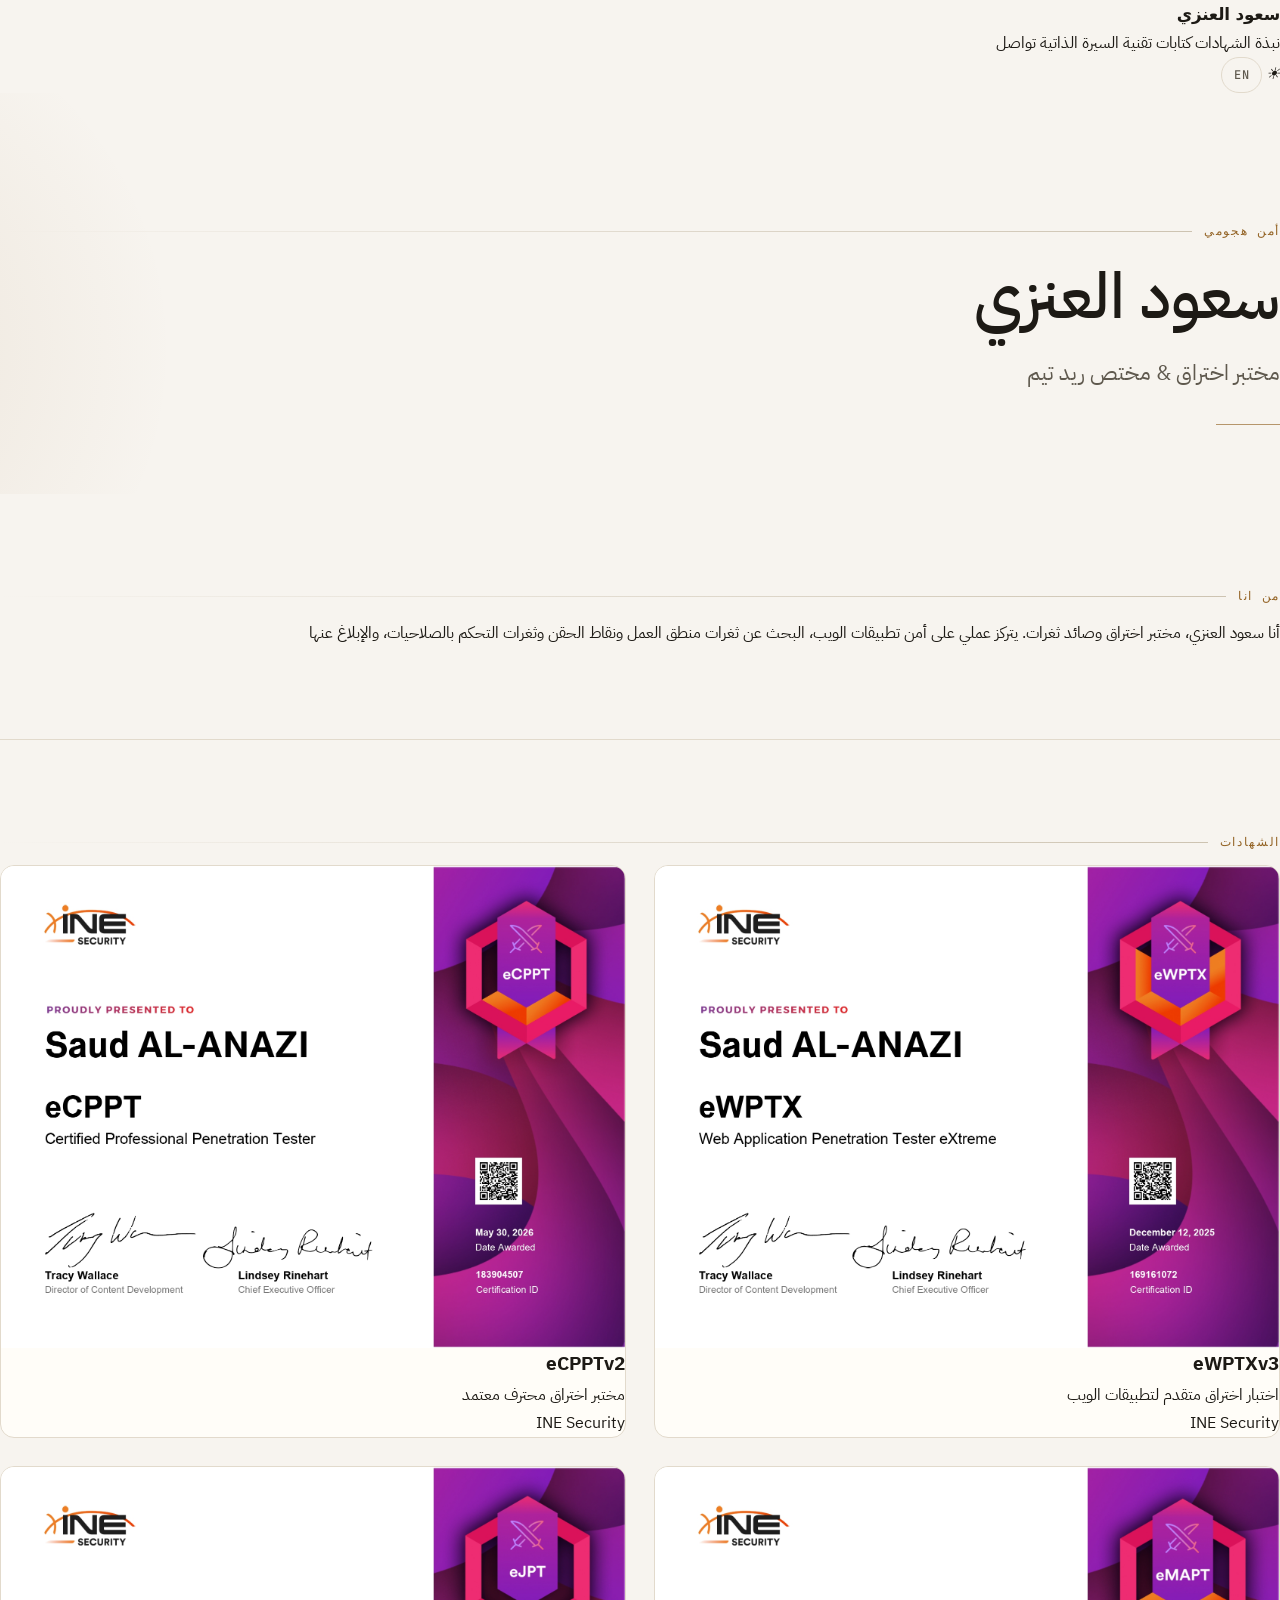
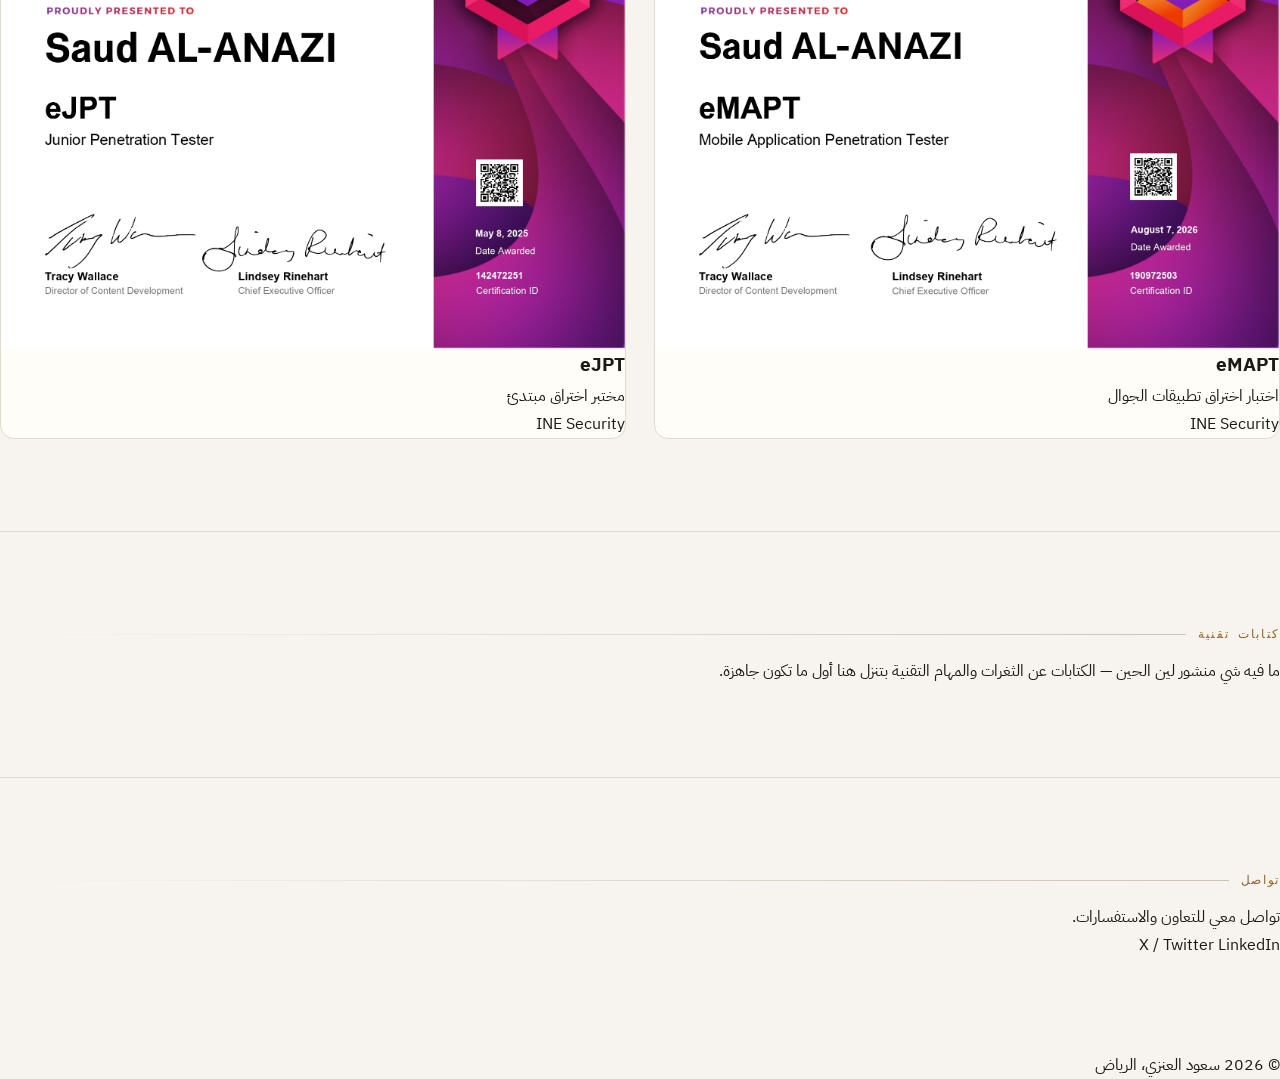
==== commit 4a6121b4: "Add CV page with printable PDF version Co-Authored-By: Claude Opus 5.5 <noreply@anthropic.com> Claud" ====
--- a/ar.html
+++ b/ar.html
@@ -1,248 +1,129 @@
 <!DOCTYPE html>
 <html lang="ar" dir="rtl">
 <head>
-<meta charset="UTF-8">
-<meta name="viewport" content="width=device-width, initial-scale=1">
+    <meta charset="UTF-8">
+    <meta name="viewport" content="width=device-width, initial-scale=1.0">
+    <title>سعود العنزي</title>
+    <link rel="preconnect" href="https://fonts.googleapis.com">
+    <link rel="preconnect" href="https://fonts.gstatic.com" crossorigin>
+    <link href="https://fonts.googleapis.com/css2?family=Fraunces:opsz,wght@9..144,300;9..144,400;9..144,500;9..144,600&family=Plus+Jakarta+Sans:wght@400;500;600&family=JetBrains+Mono:wght@400;500&family=IBM+Plex+Sans+Arabic:wght@400;500;600&display=swap" rel="stylesheet">
+    <link rel="stylesheet" href="style.css">
+    <script>
+        (function () {
+            var stored = localStorage.getItem('theme');
+            var prefersLight = window.matchMedia && window.matchMedia('(prefers-color-scheme: light)').matches;
+            if (stored === 'light' || (!stored && prefersLight)) {
+                document.documentElement.setAttribute('data-theme', 'light');
+            }
+        })();
+    </script>
+</head>
+<body>
 
-<title>سعود العنزي — مختبر اختراق ومختص ريد تيم</title>
-<meta name="description" content="سعود العنزي، مختبر اختراق وصائد ثغرات متخصص في أمن تطبيقات الويب: ثغرات منطق العمل ونقاط الحقن وثغرات التحكم بالصلاحيات.">
-<meta name="author" content="سعود العنزي">
+    <!-- Navbar -->
+    <header class="navbar">
+        <div class="navbar-inner">
+            <a href="#top" class="brand">سعود العنزي</a>
+            <nav class="nav-links">
+                <a href="#whoami">نبذة</a>
+                <a href="#certs">الشهادات</a>
+                <a href="#writeups">كتابات تقنية</a>
+                <a href="cv.html">السيرة الذاتية</a>
+                <a href="#connect">تواصل</a>
+            </nav>
+            <button class="theme-toggle" id="themeToggle" aria-label="تبديل الوضع الفاتح والداكن">
+                <i class="icon-moon">&#9789;</i>
+                <i class="icon-sun">&#9728;</i>
+            </button>
+            <a href="index.html" class="lang-switch">EN</a>
+        </div>
+    </header>
 
-<link rel="canonical" href="https://0xsaud.github.io/ar.html">
-<link rel="alternate" hreflang="ar" href="https://0xsaud.github.io/ar.html">
-<link rel="alternate" hreflang="en" href="https://0xsaud.github.io/">
-<link rel="alternate" hreflang="x-default" href="https://0xsaud.github.io/">
-
-<meta property="og:type" content="profile">
-<meta property="og:locale" content="ar_SA">
-<meta property="og:locale:alternate" content="en_US">
-<meta property="og:site_name" content="سعود العنزي">
-<meta property="og:title" content="سعود العنزي — مختبر اختراق ومختص ريد تيم">
-<meta property="og:description" content="مختبر اختراق وصائد ثغرات متخصص في أمن تطبيقات الويب.">
-<meta property="og:url" content="https://0xsaud.github.io/ar.html">
-<meta name="twitter:card" content="summary">
-<meta name="twitter:creator" content="@reouii">
-
-<meta name="theme-color" content="#111010" media="(prefers-color-scheme: dark)">
-<meta name="theme-color" content="#f7f4ef" media="(prefers-color-scheme: light)">
-<link rel="icon" href="favicon.svg" type="image/svg+xml">
-
-<link rel="preconnect" href="https://fonts.googleapis.com">
-<link rel="preconnect" href="https://fonts.gstatic.com" crossorigin>
-<link rel="stylesheet" href="https://fonts.googleapis.com/css2?family=IBM+Plex+Sans+Arabic:wght@400;500;600&family=JetBrains+Mono:wght@400;500&display=swap">
-<link rel="stylesheet" href="style.css">
-
-<script>
-    /* Applied before first paint so the theme never flashes. */
-    (function () {
-        var el = document.documentElement;
-        try {
-            var stored = localStorage.getItem('theme');
-            var light = stored ? stored === 'light'
-                : window.matchMedia('(prefers-color-scheme: light)').matches;
-            if (light) el.setAttribute('data-theme', 'light');
-        } catch (err) { /* storage unavailable — fall back to dark */ }
-    })();
-</script>
-</head>
-
-<body>
-<a class="skip-link" href="#main">تخطَّ إلى المحتوى</a>
-
-<header class="site-header">
-    <div class="wrap header-inner">
-        <a class="brand" href="#top">سعود العنزي</a>
-
-        <nav class="nav" aria-label="أقسام الصفحة">
-            <ul>
-                <li><a href="#about">نبذة</a></li>
-                <li><a href="#certifications">الشهادات</a></li>
-                <li><a href="#writeups">كتابات تقنية</a></li>
-                <li><a href="#contact">تواصل</a></li>
-            </ul>
-        </nav>
-
-        <div class="header-actions">
-            <button class="icon-btn" id="theme-toggle" type="button"
-                    aria-pressed="false" title="تبديل الوضع الفاتح والداكن">
-                <span class="visually-hidden">تبديل الوضع الفاتح والداكن</span>
-                <svg class="icon-moon" viewBox="0 0 24 24" fill="none" stroke="currentColor"
-                     stroke-width="1.6" stroke-linecap="round" stroke-linejoin="round" aria-hidden="true">
-                    <path d="M21 12.8A9 9 0 1 1 11.2 3a7 7 0 0 0 9.8 9.8Z"></path>
-                </svg>
-                <svg class="icon-sun" viewBox="0 0 24 24" fill="none" stroke="currentColor"
-                     stroke-width="1.6" stroke-linecap="round" stroke-linejoin="round" aria-hidden="true">
-                    <circle cx="12" cy="12" r="4"></circle>
-                    <path d="M12 2v2m0 16v2M4.9 4.9l1.4 1.4m11.4 11.4 1.4 1.4M2 12h2m16 0h2M4.9 19.1l1.4-1.4M17.7 6.3l1.4-1.4"></path>
-                </svg>
-            </button>
-            <a class="lang-switch" href="index.html" lang="en" hreflang="en" title="English version">EN</a>
-        </div>
-    </div>
-</header>
-
-<main id="main">
-
+    <!-- Hero -->
     <section class="hero" id="top">
-        <div class="wrap">
-            <p class="kicker" data-reveal>أمن هجومي</p>
-            <h1 class="hero-title" data-reveal>سعود العنزي</h1>
-            <p class="hero-role" data-reveal>مختبر اختراق ومختص ريد تيم</p>
-            <hr class="rule" data-reveal>
-            <p class="hero-desc" data-reveal>
-                أساعد المؤسسات على اكتشاف الثغرات الأمنية ومعالجتها قبل أن يستغلها المهاجمون،
-                من خلال اختبارات الاختراق وعمليات الفريق الأحمر.
-            </p>
-            <div class="hero-cta" data-reveal>
-                <a class="btn btn-primary" href="#certifications">استعراض الشهادات</a>
-                <a class="btn btn-ghost" href="#contact">تواصل معي</a>
-            </div>
+        <div class="hero-content">
+            <p class="kicker">أمن هجومي</p>
+            <h1 class="hero-title">سعود العنزي</h1>
+            <p class="hero-role">مختبر اختراق & مختص ريد تيم</p>
+            <hr class="rule">
         </div>
     </section>
 
-    <div class="wrap">
+    <div class="container">
 
-        <section class="section" id="about" aria-labelledby="about-title">
-            <div class="section-head" data-reveal>
-                <p class="kicker">من أنا</p>
-                <h2 id="about-title">نبذة</h2>
-            </div>
-            <p class="lead" data-reveal>
-                أنا سعود العنزي، مختبر اختراق وصائد ثغرات. يتركز عملي على أمن تطبيقات الويب:
-                البحث عن ثغرات منطق العمل ونقاط الحقن وثغرات التحكم بالصلاحيات التي تفوتها
-                أدوات الفحص الآلي، ثم الإبلاغ عنها عبر الإفصاح المسؤول.
-            </p>
+        <!-- 1) About / whoami -->
+        <section class="section" id="whoami">
+            <p class="kicker">من انا</p>
+            <p class="about-text">أنا سعود العنزي، مختبر اختراق وصائد ثغرات. يتركز عملي على أمن تطبيقات الويب، البحث عن ثغرات منطق العمل ونقاط الحقن وثغرات التحكم بالصلاحيات، والإبلاغ عنها</p>
         </section>
 
-        <section class="section" id="certifications" aria-labelledby="certs-title">
-            <div class="section-head" data-reveal>
-                <p class="kicker">الاعتمادات</p>
-                <h2 id="certs-title">الشهادات</h2>
-            </div>
-
-            <ul class="cert-grid">
-                <li data-reveal>
-                    <a class="cert-card" href="Cert/eWPTXv3_page-0001.jpg" data-lightbox="eWPTXv3">
-                        <div class="cert-thumb">
-                            <img src="Cert/eWPTXv3_page-0001.jpg" width="1650" height="1275"
-                                 loading="lazy" decoding="async"
-                                 alt="شهادة eWPTXv3 الصادرة لسعود العنزي من INE Security">
-                        </div>
-                        <div class="cert-body">
-                            <h3>eWPTXv3</h3>
-                            <p>اختبار اختراق متقدم لتطبيقات الويب</p>
-                            <span class="tag">INE Security</span>
-                        </div>
-                    </a>
-                </li>
-                <li data-reveal>
-                    <a class="cert-card" href="Cert/eCPPT_page-0001.jpg" data-lightbox="eCPPTv2">
-                        <div class="cert-thumb">
-                            <img src="Cert/eCPPT_page-0001.jpg" width="1650" height="1275"
-                                 loading="lazy" decoding="async"
-                                 alt="شهادة eCPPTv2 الصادرة لسعود العنزي من INE Security">
-                        </div>
-                        <div class="cert-body">
-                            <h3>eCPPTv2</h3>
-                            <p>مختبر اختراق محترف معتمد</p>
-                            <span class="tag">INE Security</span>
-                        </div>
-                    </a>
-                </li>
-                <li data-reveal>
-                    <a class="cert-card" href="Cert/eMAPT_page-0001.jpg" data-lightbox="eMAPT">
-                        <div class="cert-thumb">
-                            <img src="Cert/eMAPT_page-0001.jpg" width="1650" height="1275"
-                                 loading="lazy" decoding="async"
-                                 alt="شهادة eMAPT الصادرة لسعود العنزي من INE Security">
-                        </div>
-                        <div class="cert-body">
-                            <h3>eMAPT</h3>
-                            <p>اختبار اختراق تطبيقات الجوال</p>
-                            <span class="tag">INE Security</span>
-                        </div>
-                    </a>
-                </li>
-                <li data-reveal>
-                    <a class="cert-card" href="Cert/eJPT_page-0001.jpg" data-lightbox="eJPTv2">
-                        <div class="cert-thumb">
-                            <img src="Cert/eJPT_page-0001.jpg" width="1650" height="1275"
-                                 loading="lazy" decoding="async"
-                                 alt="شهادة eJPTv2 الصادرة لسعود العنزي من INE Security">
-                        </div>
-                        <div class="cert-body">
-                            <h3>eJPTv2</h3>
-                            <p>مختبر اختراق مبتدئ</p>
-                            <span class="tag">INE Security</span>
-                        </div>
-                    </a>
-                </li>
-            </ul>
-        </section>
-
-        <section class="section" id="writeups" aria-labelledby="writeups-title">
-            <div class="section-head" data-reveal>
-                <p class="kicker">أبحاث</p>
-                <h2 id="writeups-title">كتابات تقنية</h2>
-            </div>
-
-            <div class="note" data-reveal>
-                <svg viewBox="0 0 24 24" fill="none" stroke="currentColor" stroke-width="1.6"
-                     stroke-linecap="round" stroke-linejoin="round" aria-hidden="true">
-                    <path d="M14 2H6a2 2 0 0 0-2 2v16a2 2 0 0 0 2 2h12a2 2 0 0 0 2-2V8Z"></path>
-                    <path d="M14 2v6h6M9 13h6m-6 4h4"></path>
-                </svg>
-                <p>
-                    ما فيه شي منشور لين الحين — الكتابات عن الثغرات والمهام التقنية بتنزل هنا
-                    أول ما تكون جاهزة.
-                </p>
-            </div>
-        </section>
-
-        <section class="section" id="contact" aria-labelledby="contact-title">
-            <div class="section-head" data-reveal>
-                <p class="kicker">تواصل</p>
-                <h2 id="contact-title">تواصل معي</h2>
-            </div>
-            <p class="lead" data-reveal>تواصل معي للتعاون والاستفسارات.</p>
-
-            <div class="link-row" data-reveal>
-                <a class="btn btn-ghost" href="https://twitter.com/reouii"
-                   target="_blank" rel="noopener me">
-                    <svg viewBox="0 0 24 24" fill="currentColor" aria-hidden="true">
-                        <path d="M18.9 2H22l-6.8 7.8L23 22h-6.4l-5-6.5L5.8 22H2.7l7.3-8.3L2 2h6.6l4.5 6L18.9 2Zm-1.1 18h1.7L8.3 3.8H6.5L17.8 20Z"></path>
-                    </svg>
-                    <span dir="ltr">X / Twitter</span>
+        <!-- 2) Certifications -->
+        <section class="section" id="certs">
+            <p class="kicker">الشهادات</p>
+            <div class="cert-grid">
+                <a href="Cert/eWPTXv3.pdf" target="_blank" class="cert-card">
+                    <div class="cert-image">
+                        <img src="Cert/eWPTXv3_page-0001.jpg" alt="شهادة eWPTXv3">
+                    </div>
+                    <div class="cert-card-text">
+                        <h3>eWPTXv3</h3>
+                        <p>اختبار اختراق متقدم لتطبيقات الويب</p>
+                        <span class="cert-issuer">INE Security</span>
+                    </div>
                 </a>
-                <a class="btn btn-ghost" href="https://linkedin.com/in/0xSaud"
-                   target="_blank" rel="noopener me">
-                    <svg viewBox="0 0 24 24" fill="currentColor" aria-hidden="true">
-                        <path d="M4.98 3.5a2.5 2.5 0 1 1 0 5 2.5 2.5 0 0 1 0-5ZM3 9h4v12H3V9Zm7 0h3.8v1.7h.05c.53-.95 1.83-1.95 3.77-1.95C21.4 8.75 22 11 22 14v7h-4v-6.2c0-1.48-.03-3.38-2.06-3.38-2.06 0-2.38 1.6-2.38 3.27V21h-4V9Z"></path>
-                    </svg>
-                    <span dir="ltr">LinkedIn</span>
+                <a href="Cert/eCPPT.pdf" target="_blank" class="cert-card">
+                    <div class="cert-image">
+                        <img src="Cert/eCPPT_page-0001.jpg" alt="شهادة eCPPT">
+                    </div>
+                    <div class="cert-card-text">
+                        <h3>eCPPTv2</h3>
+                        <p>مختبر اختراق محترف معتمد</p>
+                        <span class="cert-issuer">INE Security</span>
+                    </div>
+                </a>
+                <a href="Cert/eMAPT.pdf" target="_blank" class="cert-card">
+                    <div class="cert-image">
+                        <img src="Cert/eMAPT_page-0001.jpg" alt="شهادة eMAPT">
+                    </div>
+                    <div class="cert-card-text">
+                        <h3>eMAPT</h3>
+                        <p>اختبار اختراق تطبيقات الجوال</p>
+                        <span class="cert-issuer">INE Security</span>
+                    </div>
+                </a>
+                <a href="Cert/eJPT.pdf" target="_blank" class="cert-card">
+                    <div class="cert-image">
+                        <img src="Cert/eJPT_page-0001.jpg" alt="شهادة eJPT">
+                    </div>
+                    <div class="cert-card-text">
+                        <h3>eJPT</h3>
+                        <p>مختبر اختراق مبتدئ</p>
+                        <span class="cert-issuer">INE Security</span>
+                    </div>
                 </a>
             </div>
         </section>
 
-        <footer class="site-footer">
-            <p>&copy; <span id="year">2026</span> سعود العنزي، الرياض</p>
-            <p><a href="index.html" lang="en" hreflang="en">English</a></p>
+        <!-- 3) Write-ups -->
+        <section class="section" id="writeups">
+            <p class="kicker">كتابات تقنية</p>
+            <p class="about-text">ما فيه شي منشور لين الحين — الكتابات عن الثغرات والمهام التقنية بتنزل هنا أول ما تكون جاهزة.</p>
+        </section>
+
+        <!-- 4) Connect -->
+        <section class="section connect" id="connect">
+            <p class="kicker">تواصل</p>
+            <p class="about-text">تواصل معي للتعاون والاستفسارات.</p>
+            <div class="connect-links">
+                <a href="https://twitter.com/reouii" target="_blank">X / Twitter</a>
+                <a href="https://linkedin.com/in/0xSaud" target="_blank">LinkedIn</a>
+            </div>
+        </section>
+
+        <footer>
+            <p class="copy">&copy; 2026 سعود العنزي، الرياض</p>
         </footer>
-
     </div>
-</main>
-
-<dialog class="lightbox" id="cert-dialog" aria-labelledby="cert-dialog-title">
-    <img alt="">
-    <div class="lightbox-bar">
-        <h3 id="cert-dialog-title"></h3>
-        <form class="lightbox-actions" method="dialog">
-            <a class="btn btn-ghost" data-source href="#" target="_blank" rel="noopener">عرض بالحجم الكامل</a>
-            <button class="btn btn-ghost" type="submit">إغلاق</button>
-        </form>
-    </div>
-</dialog>
-
-<script src="script.js" defer></script>
+    <script src="script.js"></script>
 </body>
 </html>
--- a/style.css
+++ b/style.css
@@ -1,346 +1,860 @@
+/* ==========================================================================
+   Saud Alanazi — personal site
+   Single stylesheet shared by the English (LTR) and Arabic (RTL) pages.
+   Layout uses CSS logical properties so both directions mirror correctly.
+   ========================================================================== */
+
+/* --------------------------------------------------------------------------
+   1. Design tokens
+   -------------------------------------------------------------------------- */
+
 :root {
-    --bg: #121110;
+    /* Warm dark palette (default) */
+    --bg: #111010;
+    --surface: #1a1816;
     --text: #ece8e2;
-    --text-muted: #8f897d;
-    --accent: #b8905a;
-    --border: #29271f;
-    --font-display: 'Fraunces', 'IBM Plex Sans Arabic', Georgia, serif;
-    --font-body: 'Plus Jakarta Sans', 'IBM Plex Sans Arabic', system-ui, -apple-system, sans-serif;
-    --font-mono: 'JetBrains Mono', 'Courier New', monospace;
+    --text-dim: #9a9387;
+    --text-mute: #827d73;
+    --accent: #c79a5e;
+    --accent-ink: #120f0a;
+    --accent-soft: rgba(199, 154, 94, 0.14);
+    --line: #2a2723;
+    --line-strong: #3b3730;
+    --shadow: 0 18px 50px -24px rgba(0, 0, 0, 0.8);
+    --scrim: rgba(10, 9, 8, 0.82);
+
+    /* Type */
+    --font-display: 'Fraunces', Georgia, 'Times New Roman', serif;
+    --font-body: 'Plus Jakarta Sans', system-ui, -apple-system, 'Segoe UI', sans-serif;
+    --font-mono: 'JetBrains Mono', ui-monospace, 'SFMono-Regular', Menlo, monospace;
+
+    /* Fluid type scale */
+    --fs-hero: clamp(2.5rem, 1.55rem + 4.2vw, 4rem);
+    --fs-h2: clamp(1.5rem, 1.25rem + 1.1vw, 1.95rem);
+    --fs-h3: clamp(1.15rem, 1.05rem + 0.4vw, 1.3rem);
+    --fs-lead: clamp(1rem, 0.96rem + 0.22vw, 1.12rem);
+    --fs-body: 1rem;
+    --fs-small: 0.875rem;
+    --fs-micro: 0.75rem;
+
+    /* Spacing */
+    --space-2: 0.5rem;
+    --space-3: 0.75rem;
+    --space-4: 1rem;
+    --space-6: 1.5rem;
+    --space-8: 2rem;
+    --space-12: 3rem;
+    --space-16: 4rem;
+    --section-y: clamp(3.75rem, 2.4rem + 5.5vw, 5.75rem);
+
+    /* Shape & motion */
+    --radius: 10px;
+    --radius-lg: 14px;
+    --measure: 62ch;
+    --wrap: 62rem;
+    --ease: cubic-bezier(0.22, 0.68, 0.32, 1);
+    --speed: 0.22s;
+
+    color-scheme: dark;
 }
 
 :root[data-theme="light"] {
-    --bg: #f6f3ee;
-    --text: #201d18;
-    --text-muted: #726b5e;
-    --accent: #9a6f36;
-    --border: #ddd6c9;
-}
-
-body {
-    transition: background-color 0.25s ease, color 0.25s ease;
+    --bg: #f7f4ef;
+    --surface: #fffdf8;
+    --text: #1d1a15;
+    --text-dim: #5f594e;
+    --text-mute: #756e61;
+    --accent: #946426;
+    --accent-ink: #fffaf2;
+    --accent-soft: rgba(148, 100, 38, 0.11);
+    --line: #e2dacc;
+    --line-strong: #cdc3b1;
+    --shadow: 0 18px 44px -26px rgba(66, 52, 30, 0.45);
+    --scrim: rgba(40, 34, 25, 0.55);
+
+    color-scheme: light;
+}
+
+/* --------------------------------------------------------------------------
+   2. Reset & base
+   -------------------------------------------------------------------------- */
+
+*,
+*::before,
+*::after {
+    box-sizing: border-box;
 }
 
 * {
     margin: 0;
     padding: 0;
-    box-sizing: border-box;
 }
 
 html {
+    -webkit-text-size-adjust: 100%;
     scroll-behavior: smooth;
+    scroll-padding-block-start: 6rem;
 }
 
 body {
     background-color: var(--bg);
     color: var(--text);
     font-family: var(--font-body);
-    font-size: 16px;
-    line-height: 1.7;
-}
-
-.container {
-    max-width: 760px;
-    width: 100%;
-    margin: 0 auto;
-    padding: 0 24px;
-}
-
-/* Navbar */
-.navbar {
-    border-bottom: 1px solid var(--border);
-}
-
-.navbar-inner {
-    max-width: 760px;
-    margin: 0 auto;
-    padding: 28px 24px;
+    font-size: var(--fs-body);
+    line-height: 1.75;
+    text-rendering: optimizeLegibility;
+    -webkit-font-smoothing: antialiased;
+    transition: background-color var(--speed) var(--ease), color var(--speed) var(--ease);
+}
+
+img {
+    display: block;
+    max-width: 100%;
+    height: auto;
+}
+
+a {
+    color: inherit;
+    text-decoration: none;
+}
+
+button {
+    font: inherit;
+    color: inherit;
+    background: none;
+    border: 0;
+}
+
+:where(a, button, [tabindex]):focus-visible {
+    outline: 2px solid var(--accent);
+    outline-offset: 3px;
+    border-radius: 4px;
+}
+
+::selection {
+    background: var(--accent);
+    color: var(--accent-ink);
+}
+
+.visually-hidden {
+    position: absolute;
+    inline-size: 1px;
+    block-size: 1px;
+    padding: 0;
+    margin: -1px;
+    overflow: hidden;
+    clip-path: inset(50%);
+    white-space: nowrap;
+    border: 0;
+}
+
+/* --------------------------------------------------------------------------
+   3. Layout primitives
+   -------------------------------------------------------------------------- */
+
+.wrap {
+    inline-size: 100%;
+    max-inline-size: var(--wrap);
+    margin-inline: auto;
+    padding-inline: clamp(1.25rem, 0.8rem + 2vw, 2.5rem);
+}
+
+.section {
+    padding-block: var(--section-y);
+    border-block-start: 1px solid var(--line);
+}
+
+.section:first-of-type {
+    border-block-start: 0;
+}
+
+.section-head {
+    margin-block-end: var(--space-8);
+}
+
+.kicker {
     display: flex;
     align-items: center;
-    justify-content: space-between;
-    gap: 20px;
+    gap: var(--space-3);
+    font-family: var(--font-mono);
+    font-size: var(--fs-micro);
+    font-weight: 500;
+    letter-spacing: 0.14em;
+    text-transform: uppercase;
+    color: var(--accent);
+    margin-block-end: var(--space-3);
+}
+
+.kicker::after {
+    content: "";
+    flex: 1;
+    block-size: 1px;
+    background: linear-gradient(to var(--flow-end, right), var(--line-strong), transparent);
+}
+
+h2 {
+    font-family: var(--font-display);
+    font-size: var(--fs-h2);
+    font-weight: 500;
+    line-height: 1.2;
+    letter-spacing: -0.01em;
+}
+
+.lead {
+    max-inline-size: var(--measure);
+    font-size: var(--fs-lead);
+    color: var(--text-dim);
+    text-wrap: pretty;
+}
+
+/* --------------------------------------------------------------------------
+   4. Skip link
+   -------------------------------------------------------------------------- */
+
+.skip-link {
+    position: fixed;
+    inset-block-start: var(--space-4);
+    inset-inline-start: var(--space-4);
+    z-index: 200;
+    padding: 0.7rem 1.1rem;
+    background: var(--accent);
+    color: var(--accent-ink);
+    font-size: var(--fs-small);
+    font-weight: 600;
+    border-radius: var(--radius);
+    transform: translateY(calc(-100% - 1.5rem));
+    transition: transform var(--speed) var(--ease);
+}
+
+.skip-link:focus-visible {
+    transform: translateY(0);
+    outline-offset: 2px;
+}
+
+/* --------------------------------------------------------------------------
+   5. Header / navigation
+   -------------------------------------------------------------------------- */
+
+.site-header {
+    position: sticky;
+    inset-block-start: 0;
+    z-index: 100;
+    background: color-mix(in srgb, var(--bg) 82%, transparent);
+    -webkit-backdrop-filter: saturate(160%) blur(12px);
+    backdrop-filter: saturate(160%) blur(12px);
+    border-block-end: 1px solid transparent;
+    transition: border-color var(--speed) var(--ease), background-color var(--speed) var(--ease);
+}
+
+.site-header[data-stuck="true"] {
+    border-block-end-color: var(--line);
+}
+
+.header-inner {
+    display: flex;
+    align-items: center;
+    gap: var(--space-4);
+    padding-block: var(--space-4);
 }
 
 .brand {
     font-family: var(--font-display);
-    font-size: 1.15rem;
-    font-weight: 500;
+    font-size: 1.05rem;
+    font-weight: 600;
+    letter-spacing: -0.01em;
+    white-space: nowrap;
+    transition: color var(--speed) var(--ease);
+}
+
+.brand:hover {
+    color: var(--accent);
+}
+
+.nav {
+    margin-inline: auto;
+}
+
+.nav ul {
+    display: flex;
+    align-items: center;
+    gap: clamp(0.75rem, 0.2rem + 1.6vw, 1.75rem);
+    list-style: none;
+}
+
+.nav a {
+    position: relative;
+    display: block;
+    padding-block: 0.35rem;
+    font-size: var(--fs-small);
+    color: var(--text-mute);
+    white-space: nowrap;
+    transition: color var(--speed) var(--ease);
+}
+
+.nav a::after {
+    content: "";
+    position: absolute;
+    inset-block-end: 0;
+    inset-inline-start: 0;
+    inline-size: 100%;
+    block-size: 1px;
+    background: var(--accent);
+    transform: scaleX(0);
+    transform-origin: var(--flow-start, left);
+    transition: transform var(--speed) var(--ease);
+}
+
+.nav a:hover,
+.nav a[aria-current="true"] {
     color: var(--text);
-    text-decoration: none;
-}
-
-.nav-links {
+}
+
+.nav a[aria-current="true"]::after {
+    transform: scaleX(1);
+}
+
+.header-actions {
     display: flex;
     align-items: center;
-    gap: 28px;
-}
-
-.nav-links a {
-    color: var(--text-muted);
-    text-decoration: none;
-    font-size: 0.88rem;
-    transition: color 0.2s ease;
-}
-
-.nav-links a:hover {
-    color: var(--accent);
-}
-
-.theme-toggle {
-    display: inline-flex;
-    align-items: center;
-    justify-content: center;
-    width: 34px;
-    height: 34px;
-    border-radius: 50%;
-    border: 1px solid var(--border);
-    background: transparent;
-    color: var(--text-muted);
-    cursor: pointer;
-    font-size: 0.95rem;
-    transition: color 0.2s ease, border-color 0.2s ease;
-}
-
-.theme-toggle:hover {
-    color: var(--accent);
-    border-color: var(--accent);
-}
-
-.theme-toggle .icon-moon { display: inline; }
-.theme-toggle .icon-sun { display: none; }
-
-:root[data-theme="light"] .theme-toggle .icon-moon { display: none; }
-:root[data-theme="light"] .theme-toggle .icon-sun { display: inline; }
-
+    gap: var(--space-2);
+}
+
+.icon-btn,
 .lang-switch {
     display: inline-flex;
     align-items: center;
     justify-content: center;
-    height: 34px;
-    padding: 0 4px;
-    color: var(--text-muted);
-    text-decoration: none;
-    font-family: var(--font-mono);
-    font-size: 0.8rem;
-    letter-spacing: 0.05em;
-    transition: color 0.2s ease;
-}
-
+    block-size: 2.25rem;
+    min-inline-size: 2.25rem;
+    border: 1px solid var(--line);
+    border-radius: 999px;
+    color: var(--text-dim);
+    cursor: pointer;
+    transition: color var(--speed) var(--ease), border-color var(--speed) var(--ease),
+        background-color var(--speed) var(--ease);
+}
+
+.icon-btn:hover,
 .lang-switch:hover {
     color: var(--accent);
-}
-
-@media (max-width: 640px) {
-    .navbar-inner {
+    border-color: var(--accent);
+    background: var(--accent-soft);
+}
+
+.icon-btn svg {
+    inline-size: 1.05rem;
+    block-size: 1.05rem;
+}
+
+.icon-sun {
+    display: none;
+}
+
+:root[data-theme="light"] .icon-sun {
+    display: block;
+}
+
+:root[data-theme="light"] .icon-moon {
+    display: none;
+}
+
+.lang-switch {
+    padding-inline: 0.7rem;
+    font-family: var(--font-mono);
+    font-size: var(--fs-micro);
+    font-weight: 500;
+    letter-spacing: 0.08em;
+}
+
+@media (max-width: 40rem) {
+    .header-inner {
         flex-wrap: wrap;
-        padding: 20px 20px;
-        gap: 12px 16px;
-    }
-
-    .brand {
-        font-size: 1.05rem;
-    }
-
-    .nav-links {
+        row-gap: var(--space-2);
+    }
+
+    .nav {
         order: 3;
         flex-basis: 100%;
-        gap: 20px;
+        margin-inline: 0;
         overflow-x: auto;
-        -webkit-overflow-scrolling: touch;
         scrollbar-width: none;
-    }
-
-    .nav-links::-webkit-scrollbar {
+        overscroll-behavior-inline: contain;
+    }
+
+    .nav::-webkit-scrollbar {
         display: none;
     }
 
-    .nav-links a {
-        white-space: nowrap;
-    }
-}
-
-/* Kicker label */
-.kicker {
-    font-family: var(--font-mono);
-    font-size: 0.78rem;
-    letter-spacing: 0.12em;
-    text-transform: uppercase;
-    color: var(--accent);
-    margin-bottom: 20px;
-}
-
-/* Hero */
+    .header-actions {
+        margin-inline-start: auto;
+    }
+}
+
+/* --------------------------------------------------------------------------
+   6. Hero
+   -------------------------------------------------------------------------- */
+
 .hero {
-    max-width: 760px;
-    margin: 0 auto;
-    padding: 110px 24px 90px;
+    position: relative;
+    padding-block: clamp(4.5rem, 2.5rem + 8vw, 8rem) clamp(1rem, 0.4rem + 2.4vw, 2.5rem);
+    overflow: hidden;
+}
+
+.hero::before {
+    content: "";
+    position: absolute;
+    inset-block-start: -40%;
+    inset-inline-start: 50%;
+    inline-size: min(52rem, 120%);
+    aspect-ratio: 1;
+    transform: translateX(-50%);
+    background: radial-gradient(circle, var(--accent-soft) 0%, transparent 62%);
+    pointer-events: none;
+    z-index: -1;
 }
 
 .hero-title {
     font-family: var(--font-display);
+    font-size: var(--fs-hero);
     font-weight: 500;
-    font-size: 3.4rem;
-    letter-spacing: -0.01em;
-    line-height: 1.1;
-    color: var(--text);
-    margin-bottom: 10px;
+    line-height: 1.04;
+    letter-spacing: -0.025em;
+    margin-block-end: var(--space-3);
 }
 
 .hero-role {
     font-family: var(--font-display);
     font-style: italic;
+    font-size: clamp(1.1rem, 0.95rem + 0.7vw, 1.4rem);
     font-weight: 400;
-    font-size: 1.3rem;
-    color: var(--text-muted);
-    margin-bottom: 36px;
+    color: var(--text-dim);
 }
 
 .rule {
-    border: none;
-    border-top: 1px solid var(--border);
-    margin-bottom: 36px;
-    width: 64px;
+    inline-size: 4rem;
+    block-size: 1px;
+    border: 0;
+    background: var(--accent);
+    opacity: 0.65;
+    margin-block: var(--space-8);
 }
 
 .hero-desc {
-    max-width: 540px;
-    font-size: 1.05rem;
-    color: var(--text-muted);
-}
-
-@media (max-width: 600px) {
-    .hero {
-        padding: 70px 24px 60px;
-    }
-
-    .hero-title {
-        font-size: 2.3rem;
-    }
-
-    .hero-role {
-        font-size: 1.05rem;
-    }
-
-    .nav-links {
-        gap: 18px;
-    }
-}
-
-/* Sections */
-.section {
-    padding: 90px 0;
-    border-top: 1px solid var(--border);
-}
-
-.about-text {
-    max-width: 600px;
-    font-size: 1.1rem;
-    color: var(--text-muted);
-}
-
-/* Certifications grid */
+    max-inline-size: 46ch;
+    font-size: var(--fs-lead);
+    color: var(--text-dim);
+    text-wrap: pretty;
+}
+
+.hero-cta {
+    display: flex;
+    flex-wrap: wrap;
+    gap: var(--space-3);
+    margin-block-start: var(--space-8);
+}
+
+.btn {
+    display: inline-flex;
+    align-items: center;
+    gap: var(--space-2);
+    padding: 0.62rem 1.15rem;
+    border: 1px solid var(--line-strong);
+    border-radius: 999px;
+    font-size: var(--fs-small);
+    font-weight: 500;
+    transition: color var(--speed) var(--ease), border-color var(--speed) var(--ease),
+        background-color var(--speed) var(--ease), transform var(--speed) var(--ease);
+}
+
+.btn:hover {
+    transform: translateY(-1px);
+}
+
+.btn-primary {
+    background: var(--accent);
+    border-color: var(--accent);
+    color: var(--accent-ink);
+}
+
+.btn-primary:hover {
+    background: color-mix(in srgb, var(--accent) 86%, var(--text));
+}
+
+.btn-ghost:hover {
+    color: var(--accent);
+    border-color: var(--accent);
+    background: var(--accent-soft);
+}
+
+.btn svg {
+    inline-size: 0.9rem;
+    block-size: 0.9rem;
+}
+
+/* --------------------------------------------------------------------------
+   7. Certifications
+   -------------------------------------------------------------------------- */
+
 .cert-grid {
     display: grid;
-    grid-template-columns: repeat(auto-fit, minmax(240px, 1fr));
-    gap: 28px;
-    margin-top: 8px;
+    grid-template-columns: repeat(2, minmax(0, 1fr));
+    gap: clamp(1rem, 0.6rem + 1.4vw, 1.75rem);
+    list-style: none;
+}
+
+@media (max-width: 34rem) {
+    .cert-grid {
+        grid-template-columns: minmax(0, 1fr);
+    }
 }
 
 .cert-card {
     display: flex;
     flex-direction: column;
-    border: 1px solid var(--border);
-    text-decoration: none;
-    transition: border-color 0.2s ease, opacity 0.2s ease;
-}
-
-.cert-card:hover {
+    block-size: 100%;
+    background: var(--surface);
+    border: 1px solid var(--line);
+    border-radius: var(--radius-lg);
+    overflow: hidden;
+    transition: border-color var(--speed) var(--ease), transform var(--speed) var(--ease),
+        box-shadow var(--speed) var(--ease);
+}
+
+.cert-card:hover,
+.cert-card:focus-visible {
     border-color: var(--accent);
-    opacity: 0.9;
-}
-
-.cert-image {
-    width: 100%;
+    transform: translateY(-3px);
+    box-shadow: var(--shadow);
+}
+
+.cert-thumb {
+    position: relative;
     aspect-ratio: 1.414 / 1;
+    background: color-mix(in srgb, var(--line) 55%, var(--surface));
     overflow: hidden;
-    background: var(--border);
-    border-bottom: 1px solid var(--border);
-}
-
-.cert-image img {
-    width: 100%;
-    height: 100%;
-    object-fit: contain;
-}
-
-.cert-card-text {
-    padding: 20px;
-}
-
-.cert-card-text h3 {
+}
+
+.cert-thumb img {
+    inline-size: 100%;
+    block-size: 100%;
+    object-fit: cover;
+    object-position: center top;
+    transition: transform 0.4s var(--ease);
+}
+
+.cert-card:hover .cert-thumb img {
+    transform: scale(1.03);
+}
+
+.cert-thumb::after {
+    content: "";
+    position: absolute;
+    inset: 0;
+    background: linear-gradient(to top, color-mix(in srgb, var(--surface) 75%, transparent), transparent 45%);
+    pointer-events: none;
+}
+
+.cert-body {
+    padding: var(--space-4) var(--space-4) var(--space-6);
+}
+
+.cert-body h3 {
     font-family: var(--font-display);
-    font-weight: 500;
-    font-size: 1.3rem;
-    color: var(--text);
-    margin-bottom: 4px;
-}
-
-.cert-card-text p {
-    font-size: 0.92rem;
-    color: var(--text-muted);
-    margin-bottom: 10px;
-}
-
-.cert-issuer {
+    font-size: var(--fs-h3);
+    font-weight: 600;
+    line-height: 1.3;
+}
+
+.cert-body p {
+    font-size: var(--fs-small);
+    color: var(--text-dim);
+    margin-block: 0.25rem var(--space-3);
+    text-wrap: pretty;
+}
+
+.tag {
+    display: inline-block;
     font-family: var(--font-mono);
-    font-size: 0.72rem;
+    font-size: var(--fs-micro);
     letter-spacing: 0.08em;
     text-transform: uppercase;
     color: var(--accent);
 }
 
-@media (max-width: 600px) {
-    .section {
-        padding: 60px 0;
-    }
-
-    .cert-grid {
-        grid-template-columns: 1fr;
-        gap: 20px;
-    }
-
-    .cert-card-text h3 {
-        font-size: 1.1rem;
-    }
-}
-
-/* Connect */
-.connect-links {
-    display: flex;
-    gap: 28px;
-    margin-top: 24px;
-}
-
-.connect-links a {
+/* --------------------------------------------------------------------------
+   8. Write-ups
+   -------------------------------------------------------------------------- */
+
+.note {
+    display: flex;
+    align-items: flex-start;
+    gap: var(--space-4);
+    max-inline-size: var(--measure);
+    padding: var(--space-6);
+    background: var(--surface);
+    border: 1px dashed var(--line-strong);
+    border-radius: var(--radius-lg);
+}
+
+.note svg {
+    flex: none;
+    inline-size: 1.15rem;
+    block-size: 1.15rem;
+    margin-block-start: 0.35rem;
+    color: var(--accent);
+}
+
+.note p {
+    color: var(--text-dim);
+    text-wrap: pretty;
+}
+
+/*  Ready-made list styles for future write-up entries. Use:
+    <ul class="post-list">
+      <li><a class="post" href="…">
+        <span class="post-title">Title</span>
+        <span class="post-sub">Summary</span>
+        <time class="tag" datetime="2026-01">Jan 2026</time>
+      </a></li>
+    </ul>                                                                   */
+.post-list {
+    list-style: none;
+    border-block-start: 1px solid var(--line);
+}
+
+.post {
+    display: grid;
+    gap: 0.15rem;
+    padding-block: var(--space-4);
+    border-block-end: 1px solid var(--line);
+    transition: padding-inline-start var(--speed) var(--ease), color var(--speed) var(--ease);
+}
+
+.post:hover {
+    padding-inline-start: var(--space-3);
+}
+
+.post-title {
+    font-family: var(--font-display);
+    font-size: var(--fs-h3);
+    font-weight: 600;
+}
+
+.post:hover .post-title {
+    color: var(--accent);
+}
+
+.post-sub {
+    font-size: var(--fs-small);
+    color: var(--text-dim);
+}
+
+/* --------------------------------------------------------------------------
+   9. Contact
+   -------------------------------------------------------------------------- */
+
+.link-row {
+    display: flex;
+    flex-wrap: wrap;
+    gap: var(--space-3);
+    margin-block-start: var(--space-6);
+}
+
+/* --------------------------------------------------------------------------
+   10. Footer
+   -------------------------------------------------------------------------- */
+
+.site-footer {
+    padding-block: var(--space-8) var(--space-12);
+    border-block-start: 1px solid var(--line);
+    display: flex;
+    flex-wrap: wrap;
+    align-items: center;
+    justify-content: space-between;
+    gap: var(--space-3);
+    font-size: var(--fs-small);
+    color: var(--text-mute);
+}
+
+.site-footer a:hover {
+    color: var(--accent);
+}
+
+/* --------------------------------------------------------------------------
+   11. Lightbox (progressive enhancement — links work without JS)
+   -------------------------------------------------------------------------- */
+
+.lightbox {
+    /* The `* { margin: 0 }` reset above clears the UA's `margin: auto`, which is
+       what centres a modal dialog — put it back. */
+    margin: auto;
+    inline-size: min(60rem, 92vw);
+    max-inline-size: none;
+    max-block-size: 92vh;
+    padding: 0;
+    background: var(--surface);
     color: var(--text);
-    text-decoration: none;
-    font-size: 0.95rem;
-    border-bottom: 1px solid var(--border);
-    padding-bottom: 2px;
-    transition: color 0.2s ease, border-color 0.2s ease;
-}
-
-.connect-links a:hover {
-    color: var(--accent);
-    border-color: var(--accent);
-}
-
-/* Footer */
-footer {
-    padding: 40px 0 60px;
-}
-
-.copy {
-    font-size: 0.82rem;
-    color: var(--text-muted);
-}
+    border: 1px solid var(--line-strong);
+    border-radius: var(--radius-lg);
+    overflow: hidden;
+    box-shadow: var(--shadow);
+}
+
+.lightbox::backdrop {
+    background: var(--scrim);
+    -webkit-backdrop-filter: blur(4px);
+    backdrop-filter: blur(4px);
+}
+
+.lightbox img {
+    inline-size: 100%;
+    max-block-size: calc(92vh - 4.5rem);
+    object-fit: contain;
+    background: #fff;
+}
+
+.lightbox-bar {
+    display: flex;
+    align-items: center;
+    justify-content: space-between;
+    gap: var(--space-4);
+    padding: var(--space-3) var(--space-4);
+    border-block-start: 1px solid var(--line);
+}
+
+.lightbox-bar h3 {
+    font-family: var(--font-display);
+    font-size: 1rem;
+    font-weight: 600;
+}
+
+.lightbox-actions {
+    display: flex;
+    flex: none;
+    gap: var(--space-2);
+}
+
+@media (max-width: 30rem) {
+    .lightbox-bar {
+        flex-direction: column;
+        align-items: stretch;
+    }
+}
+
+/* Centred single-message page (404). */
+.page-center {
+    display: grid;
+    place-items: center;
+    min-block-size: 100svh;
+    text-align: center;
+}
+
+.page-center .kicker {
+    justify-content: center;
+}
+
+.page-center .kicker::after {
+    display: none;
+}
+
+.page-center .hero-desc,
+.page-center .rule {
+    margin-inline: auto;
+}
+
+.page-center .hero-cta {
+    justify-content: center;
+}
+
+/* --------------------------------------------------------------------------
+   12. Scroll reveal
+   -------------------------------------------------------------------------- */
+
+/* Hidden only once the observer is actually running, so a failed or blocked
+   script.js leaves every section visible rather than blank. */
+.reveal-on [data-reveal] {
+    opacity: 0;
+    transform: translateY(14px);
+    transition: opacity 0.55s var(--ease), transform 0.55s var(--ease);
+}
+
+.reveal-on [data-reveal].is-visible {
+    opacity: 1;
+    transform: none;
+}
+
+/* --------------------------------------------------------------------------
+   13. Arabic / RTL adjustments
+   -------------------------------------------------------------------------- */
+
+html[dir="rtl"] {
+    --flow-start: right;
+    --flow-end: left;
+}
+
+/* Fraunces has no Arabic coverage — use a typeface that does, and drop the
+   synthesised oblique that Arabic script does not use. */
+[lang="ar"] {
+    --font-display: 'IBM Plex Sans Arabic', 'Segoe UI', system-ui, sans-serif;
+    --font-body: 'IBM Plex Sans Arabic', 'Segoe UI', system-ui, sans-serif;
+}
+
+[lang="ar"] .hero-title,
+[lang="ar"] h2,
+[lang="ar"] .cert-body h3 {
+    letter-spacing: normal;
+    line-height: 1.35;
+}
+
+[lang="ar"] .hero-role {
+    font-style: normal;
+}
+
+/* Latin strings (cert names, issuer, EN/AR toggle) stay LTR inside RTL text. */
+[lang="ar"] .tag,
+[lang="ar"] .cert-body h3,
+[lang="ar"] .lang-switch {
+    unicode-bidi: isolate;
+}
+
+/* --------------------------------------------------------------------------
+   14. Preferences & print
+   -------------------------------------------------------------------------- */
+
+@media (prefers-reduced-motion: reduce) {
+    html {
+        scroll-behavior: auto;
+    }
+
+    *,
+    *::before,
+    *::after {
+        animation-duration: 0.01ms !important;
+        animation-iteration-count: 1 !important;
+        transition-duration: 0.01ms !important;
+        scroll-behavior: auto !important;
+    }
+
+    .reveal-on [data-reveal] {
+        opacity: 1;
+        transform: none;
+    }
+}
+
+@media print {
+    .site-header,
+    .hero::before,
+    .hero-cta,
+    .lightbox {
+        display: none !important;
+    }
+
+    body {
+        background: #fff;
+        color: #000;
+    }
+
+    .cert-card {
+        break-inside: avoid;
+    }
+}
